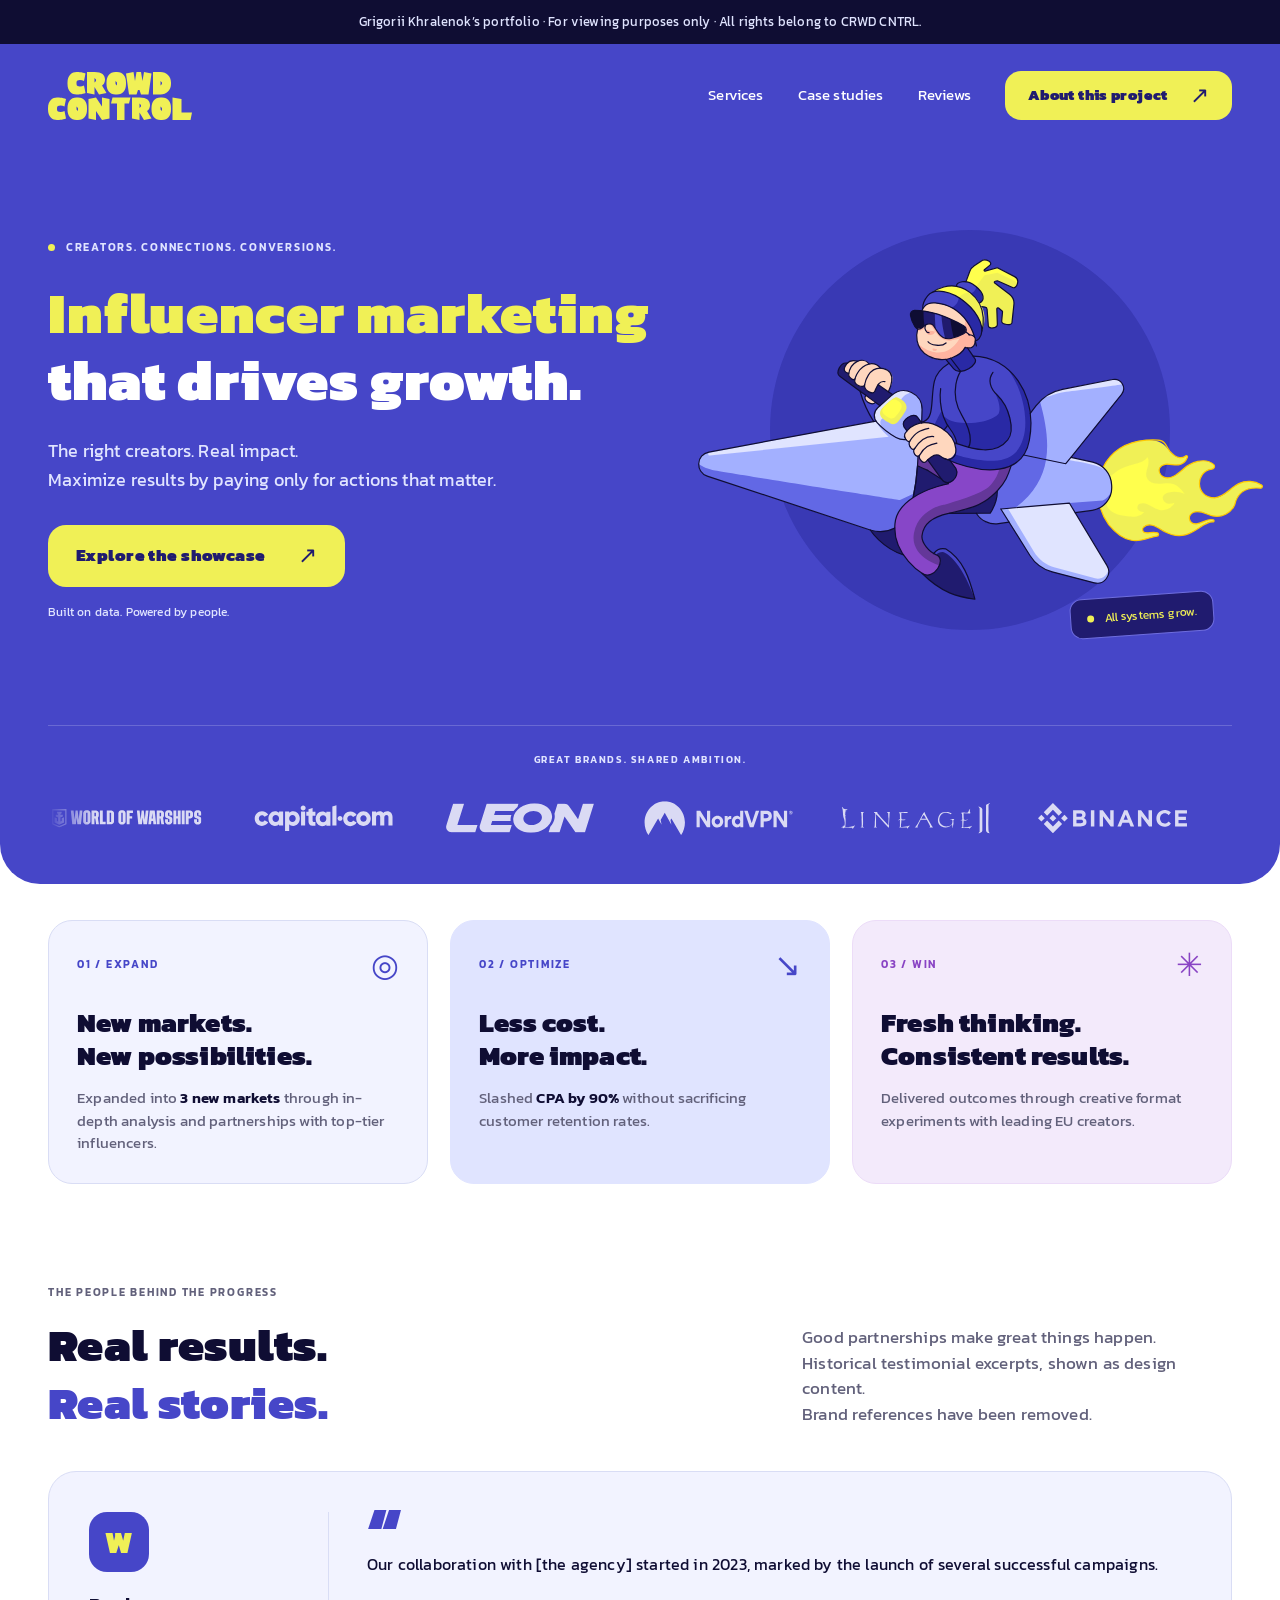
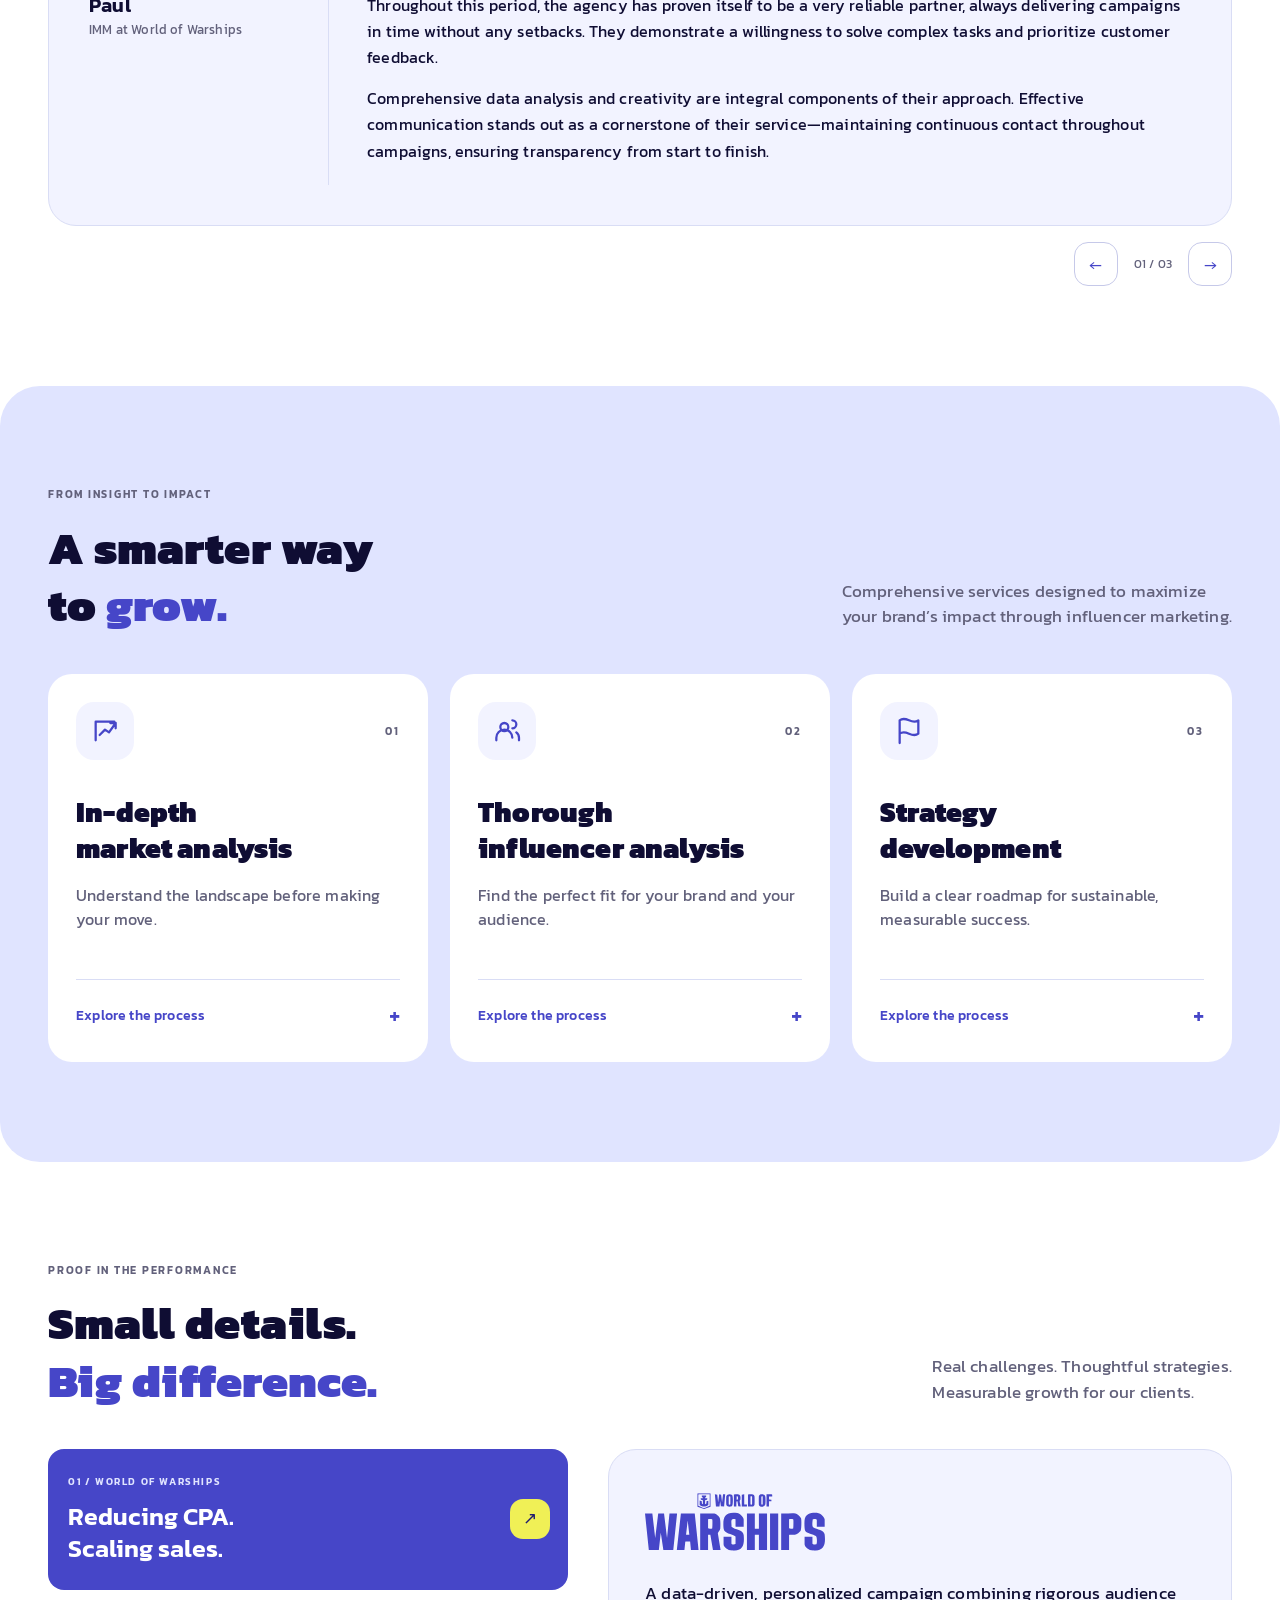
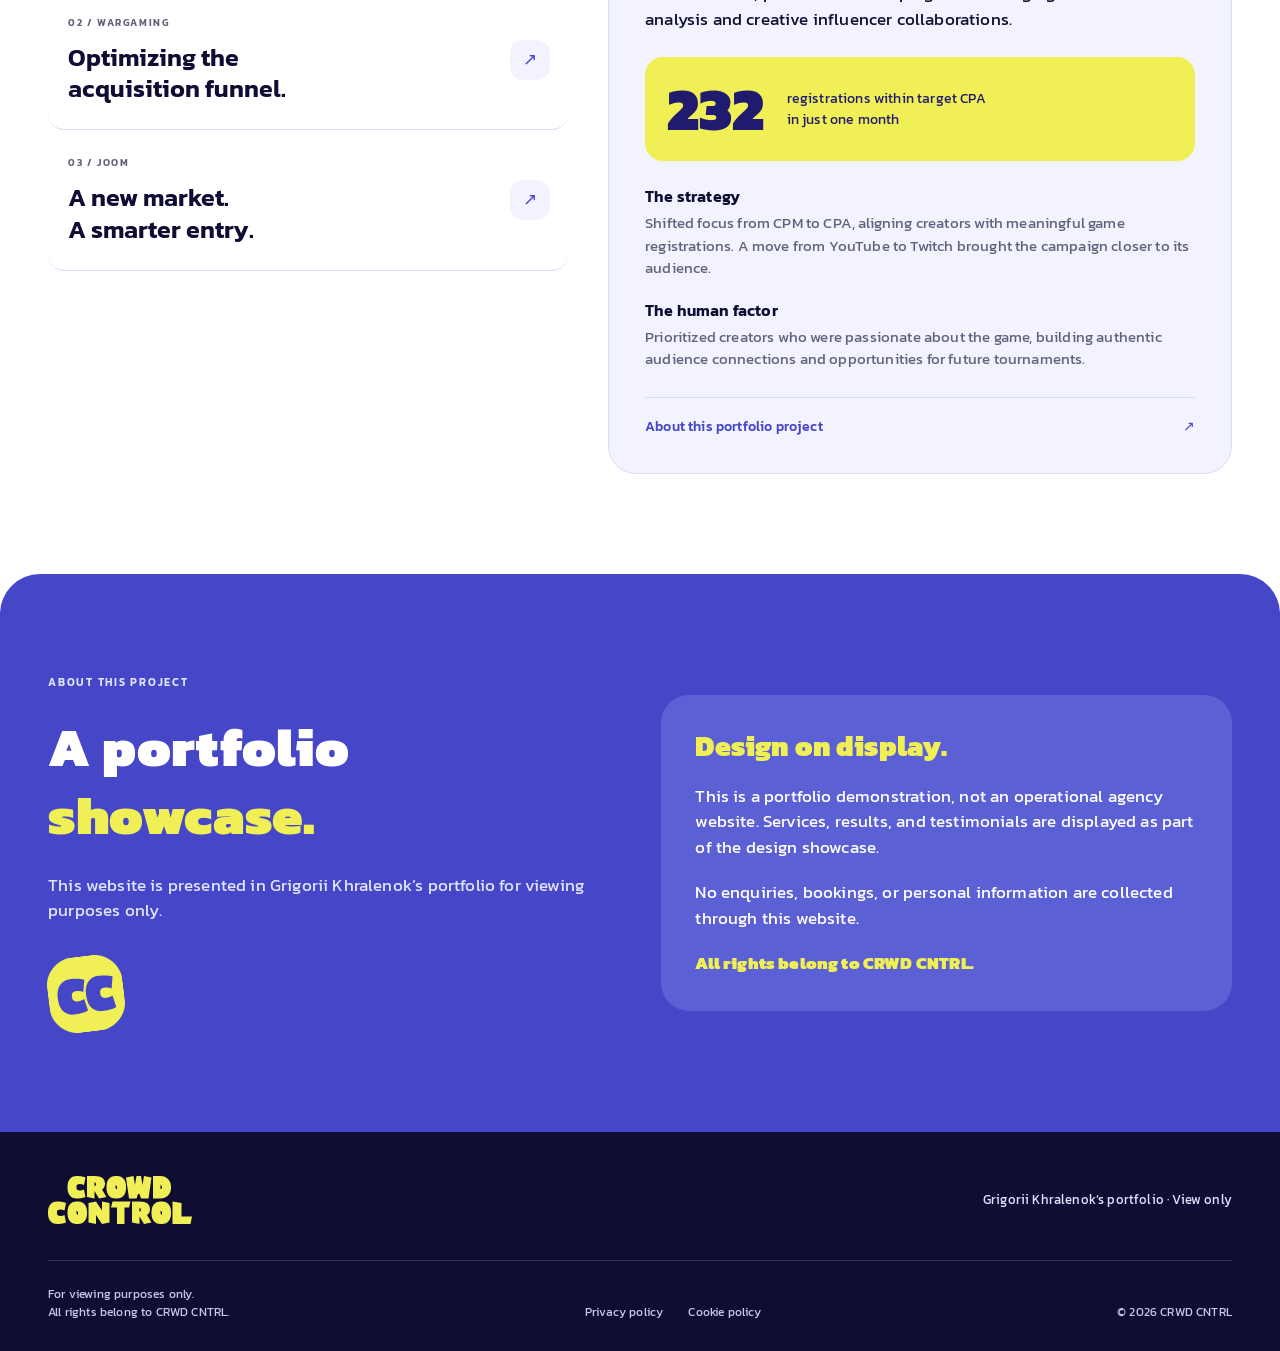
==== index.html @ dcde215a "Initial commit" ====
<!doctype html>
<html lang="en">
<head>
<meta charset="utf-8"><meta name="viewport" content="width=device-width, initial-scale=1">
<title>Crowd Control — Grigorii Khralenok’s portfolio</title>
<meta name="description" content="A view-only website showcase in Grigorii Khralenok’s portfolio. All rights belong to CRWD CNTRL.">
<meta name="theme-color" content="#4646C8"><meta property="og:title" content="Crowd Control — Grigorii Khralenok’s portfolio"><meta property="og:description" content="Portfolio showcase for viewing purposes only. All rights belong to CRWD CNTRL."><meta property="og:type" content="website"><meta property="og:site_name" content="Crowd Control"><meta name="twitter:card" content="summary_large_image"><meta property="og:image" content="assets/social-card.png">
<link rel="icon" href="assets/favicon.svg" type="image/svg+xml"><link rel="stylesheet" href="assets/fonts.css"><link rel="stylesheet" href="styles.css"><script src="script.js" defer></script>
<noscript><style>nav{display:flex;position:static;flex-wrap:wrap}.menu-toggle,.review-controls,.case-selector{display:none}.site-header{flex-wrap:wrap}.review-card[hidden],.case-panel[hidden]{display:grid!important}.review-stage,.cases-layout{display:grid;grid-template-columns:1fr;gap:24px}</style></noscript></head>
<body>
<a class="skip-link" href="#main">Skip to content</a>
<aside class="portfolio-notice">Grigorii Khralenok’s portfolio · For viewing purposes only · All rights belong to CRWD CNTRL.</aside><header class="site-header"><a class="wordmark" href="./" aria-label="Crowd Control home"><img src="assets/crowd-control-logo.svg" alt="Crowd Control" width="144" height="48"></a><button class="menu-toggle" aria-expanded="false" aria-controls="navigation">Menu <span>☰</span></button><nav id="navigation" aria-label="Main navigation"><a href="#services">Services</a><a href="#portfolio">Case studies</a><a href="#reviews">Reviews</a><a class="button small" href="#about-project">About this project <span>↗</span></a></nav></header>
<main id="main">
<section class="hero"><div class="container hero-grid"><div class="hero-copy"><p class="eyebrow"><span class="status-dot"></span> Creators. Connections. Conversions.</p><h1><em>Influencer marketing</em> that drives growth.</h1><p class="intro">The right creators. Real impact.<br> Maximize results by paying only for actions that matter.</p><a class="button" href="#about-project">Explore the showcase <span>↗</span></a><p class="hero-note">Built on data. Powered by people.</p></div><div class="hero-art"><div class="mascot-halo" aria-hidden="true"></div><img src="assets/crowd-control-mascot.svg" alt="The Crowd Control mascot flying a rocket" width="1879" height="1130" fetchpriority="high"><span class="art-label"><span class="status-dot"></span> All systems grow.</span></div></div>
<div class="container clients"><p class="eyebrow">Great brands. Shared ambition.</p><div class="logo-strip marquee"><div class="logo-track"><img src="assets/world-of-warships.svg" alt="World of Warships" width="145" height="44"><img src="assets/capital-com.svg" alt="Capital.com" width="145" height="44"><img src="assets/leon.svg" alt="Leon" width="105" height="44"><img src="assets/nord-vpn.svg" alt="NordVPN" width="140" height="44"><img src="assets/lineage-ii.svg" alt="Lineage II" width="130" height="44"><img src="assets/binance.svg" alt="Binance" width="140" height="44"></div><div class="logo-track" aria-hidden="true"><img src="assets/world-of-warships.svg" alt="" width="145" height="44"><img src="assets/capital-com.svg" alt="" width="145" height="44"><img src="assets/leon.svg" alt="" width="105" height="44"><img src="assets/nord-vpn.svg" alt="" width="140" height="44"><img src="assets/lineage-ii.svg" alt="" width="130" height="44"><img src="assets/binance.svg" alt="" width="140" height="44"></div></div></div></section>
<section class="results container" aria-label="Our results"><article><div class="card-top"><span class="eyebrow">01 / Expand</span><span class="line-icon">◎</span></div><h2>New markets.<br> New possibilities.</h2><p>Expanded into <strong>3 new markets</strong> through in-depth analysis and partnerships with top-tier influencers.</p></article><article><div class="card-top"><span class="eyebrow">02 / Optimize</span><span class="line-icon">↘</span></div><h2>Less cost.<br> More impact.</h2><p>Slashed <strong>CPA by 90%</strong> without sacrificing customer retention rates.</p></article><article><div class="card-top"><span class="eyebrow">03 / Win</span><span class="line-icon">✳</span></div><h2>Fresh thinking.<br> Consistent results.</h2><p>Delivered outcomes through creative format experiments with leading EU creators.</p></article></section>
<section id="reviews" class="section reviews"><div class="container"><div class="section-heading"><div><p class="eyebrow">The people behind the progress</p><h2>Real results.<br> <em>Real stories.</em></h2></div><p>Good partnerships make great things happen.<br> Historical testimonial excerpts, shown as design content.<br> Brand references have been removed.</p></div><div class="review-stage"><article class="review-card" data-review><div class="review-person"><div class="review-brand">W</div><strong>Paul</strong><span>IMM at World of Warships</span></div><div class="quote-area"><span class="quote-mark" aria-hidden="true">“</span><blockquote><p>Our collaboration with [the agency] started in 2023, marked by the launch of several successful campaigns.</p><p>Throughout this period, the agency has proven itself to be a very reliable partner, always delivering campaigns in time without any setbacks. They demonstrate a willingness to solve complex tasks and prioritize customer feedback.</p><p>Comprehensive data analysis and creativity are integral components of their approach. Effective communication stands out as a cornerstone of their service—maintaining continuous contact throughout campaigns, ensuring transparency from start to finish.</p></blockquote></div></article><article class="review-card" data-review hidden><div class="review-person"><div class="review-brand">L</div><strong>Liza</strong><span>IMM at LeonBet</span></div><div class="quote-area"><span class="quote-mark" aria-hidden="true">“</span><blockquote><p>We’ve been working with [the agency] since spring 2023, and the experience has been exceptional. Their structured and transparent approach ensures clear processes and no surprises in results.</p><p>The team consistently provides detailed analytics, requests relevant data, and offers fresh ideas for integrations and tests. Their dedication and attention to detail make them a very reliable partner.</p></blockquote></div></article><article class="review-card" data-review hidden><div class="review-person"><div class="review-brand">C</div><strong>Vicky</strong><span>IMM at capital.com</span></div><div class="quote-area"><span class="quote-mark" aria-hidden="true">“</span><blockquote><p>Working with [the agency’s] team has been a seamless experience. Their well-structured processes, user-friendly analytics, and precise timelines made collaboration effortless.</p><p>Despite our strict compliance requirements, all integrations were launched on time and achieved the promised predicted views. The team’s excellent coordination with influencers minimized risks and ensured smooth execution. Agency truly stands out as a reliable and professional partner</p></blockquote></div></article></div><div class="review-controls"><button id="review-prev" class="circle-button" aria-label="Previous review">←</button><span id="review-count" aria-live="polite">01 / 03</span><button id="review-next" class="circle-button" aria-label="Next review">→</button></div></div></section>
<section id="services" class="section services"><div class="container"><div class="section-heading"><div><p class="eyebrow">From insight to impact</p><h2>A smarter way<br> to <em>grow.</em></h2></div><p>Comprehensive services designed to maximize<br> your brand’s impact through influencer marketing.</p></div><div class="service-grid"><article class="service-card"><div class="card-top"><span class="service-icon"><svg viewBox="0 0 24 24" fill="none" stroke="currentColor" stroke-width="1.7" stroke-linecap="round" stroke-linejoin="round" aria-hidden="true"><path d="M5 19V5h14M8 15l4-4 3 2 5-7M16 6h4v4"/></svg></span><span class="eyebrow">01</span></div><h3>In-depth<br> market analysis</h3><p>Understand the landscape before making your move.</p><details name="services"><summary>Explore the process <span>+</span></summary><ul><li>Assess the volume and relevance of target influencers.</li><li>Analyze content trends and advertising integrations from the past 30 days.</li><li>Compare placement costs and prioritize creators by influence and ROI.</li></ul></details></article><article class="service-card"><div class="card-top"><span class="service-icon"><svg viewBox="0 0 24 24" fill="none" stroke="currentColor" stroke-width="1.7" stroke-linecap="round" stroke-linejoin="round" aria-hidden="true"><circle cx="10" cy="9" r="3"/><path d="M4 19v-2a6 6 0 0 1 12 0M16 4a3 3 0 0 1 0 6M19 13a5 5 0 0 1 2 4v2"/></svg></span><span class="eyebrow">02</span></div><h3>Thorough<br> influencer analysis</h3><p>Find the perfect fit for your brand and your audience.</p><details name="services"><summary>Explore the process <span>+</span></summary><ul><li>Match creators to your audience’s demographics and interests.</li><li>Collect pricing data and analyze video content in depth.</li><li>Collaborate on content plans that align with your product’s story.</li></ul></details></article><article class="service-card"><div class="card-top"><span class="service-icon"><svg viewBox="0 0 24 24" fill="none" stroke="currentColor" stroke-width="1.7" stroke-linecap="round" stroke-linejoin="round" aria-hidden="true"><path d="M5 21V4m0 0c5-4 9 4 14 0v10c-5 4-9-4-14 0"/></svg></span><span class="eyebrow">03</span></div><h3>Strategy<br> development</h3><p>Build a clear roadmap for sustainable, measurable success.</p><details name="services"><summary>Explore the process <span>+</span></summary><ul><li>Develop precise audience segmentation and communication strategies.</li><li>Tailor partnership terms to your unit economics: CPA, hybrid models, or performance incentives.</li><li>Create a step-by-step campaign execution plan.</li></ul></details></article></div></div></section>
<section id="portfolio" class="section cases"><div class="container"><div class="section-heading"><div><p class="eyebrow">Proof in the performance</p><h2>Small details.<br> <em>Big difference.</em></h2></div><p>Real challenges. Thoughtful strategies.<br> Measurable growth for our clients.</p></div><div class="cases-layout"><div class="case-selector" role="tablist" aria-label="Case studies" aria-orientation="vertical"><button class="case-tab active" id="case-tab-0" role="tab" aria-selected="true" aria-controls="case-panel-0" data-case="0"><span class="eyebrow">01 / World of Warships</span><span>Reducing CPA.<br> Scaling sales.</span><b>↗</b></button><button class="case-tab" id="case-tab-1" role="tab" aria-selected="false" aria-controls="case-panel-1" tabindex="-1" data-case="1"><span class="eyebrow">02 / Wargaming</span><span>Optimizing the<br> acquisition funnel.</span><b>↗</b></button><button class="case-tab" id="case-tab-2" role="tab" aria-selected="false" aria-controls="case-panel-2" tabindex="-1" data-case="2"><span class="eyebrow">03 / Joom</span><span>A new market.<br> A smarter entry.</span><b>↗</b></button></div><article id="case-panel-0" class="case-panel" role="tabpanel" aria-labelledby="case-tab-0" tabindex="0"><img class="case-logo" src="assets/world-of-warships-fu.svg" alt="World of Warships" width="180" height="70"><div class="case-content"><p class="case-lead">A data-driven, personalized campaign combining rigorous audience analysis and creative influencer collaborations.</p><div class="case-stat"><strong>232</strong><span>registrations within target CPA<br> in just one month</span></div><h3>The strategy</h3><p>Shifted focus from CPM to CPA, aligning creators with meaningful game registrations. A move from YouTube to Twitch brought the campaign closer to its audience.</p><h3>The human factor</h3><p>Prioritized creators who were passionate about the game, building authentic audience connections and opportunities for future tournaments.</p></div><a class="text-link" href="#about-project">About this portfolio project <span>↗</span></a></article><article id="case-panel-1" class="case-panel" role="tabpanel" aria-labelledby="case-tab-1" tabindex="0" hidden><img class="case-logo" src="assets/wargaming-full.svg" alt="Wargaming" width="180" height="70"><div class="case-content"><p class="case-lead">Comprehensive growth hypothesis testing, from communication style to landing page optimization, with a focus on gamification.</p><h3>A/B testing</h3><p>Iterated advertising integration concepts and registration page elements to optimize conversion rates.</p><h3>Gamification</h3><p>Introduced competition mechanics, community engagement, and measurable goals for influencers, including creators with active Discord communities.</p><h3>Community activation</h3><p>Developed prize giveaways and progress bars to drive sustained community engagement.</p></div><a class="text-link" href="#about-project">About this portfolio project <span>↗</span></a></article><article id="case-panel-2" class="case-panel" role="tabpanel" aria-labelledby="case-tab-2" tabindex="0" hidden><img class="case-logo" src="assets/joom-full.svg" alt="Joom" width="180" height="70"><div class="case-content"><p class="case-lead">Advanced analytics and strategic insights to identify and engage influencers for the Mercado Livre market.</p><h3>Semantic search</h3><p>Identified influencers discussing sales on Mercado Livre through their bios and video descriptions.</p><h3>Content matching</h3><p>Evaluated video topics, calculated thematic relevance, and prioritized influencers based on pricing and engagement.</p><h3>Sentiment analysis</h3><p>Analyzed audience comments to refine influencer recommendations.</p><h3>Custom content strategy</h3><p>Tailored approaches to each creator’s niche, from affiliate marketing to motivational content and common market pain points.</p></div><a class="text-link" href="#about-project">About this portfolio project <span>↗</span></a></article></div></div></section>
<section id="about-project" class="contact section"><div class="container contact-grid"><div class="contact-copy"><p class="eyebrow">About this project</p><h2>A portfolio<br> <em>showcase.</em></h2><p>This website is presented in Grigorii Khralenok’s portfolio for viewing purposes only.</p><img class="contact-mark" src="assets/favicon.svg" alt="" width="80" height="80"></div><div class="project-disclosure"><h3>Design on display.</h3><p>This is a portfolio demonstration, not an operational agency website. Services, results, and testimonials are displayed as part of the design showcase.</p><p>No enquiries, bookings, or personal information are collected through this website.</p><p><strong>All rights belong to CRWD CNTRL.</strong></p></div></div></section>
</main>
<footer><div class="container"><div class="footer-top"><a class="wordmark" href="./"><img src="assets/crowd-control-logo.svg" alt="Crowd Control" width="144" height="48"></a><p>Grigorii Khralenok’s portfolio · View only</p></div><div class="footer-bottom"><p>For viewing purposes only.<br>All rights belong to CRWD CNTRL.</p><div><a href="privacy-policy/">Privacy policy</a><a href="cookie-policy/">Cookie policy</a></div><p>© <span id="year">2026</span> CRWD CNTRL</p></div></div></footer>
</body></html>
---- assets/fonts.css ----
@font-face {
  font-family: 'Kanit';
  font-style: normal;
  font-weight: 300;
  font-display: swap;
  src: url(./font-0.ttf) format('truetype');
}
@font-face {
  font-family: 'Kanit';
  font-style: normal;
  font-weight: 400;
  font-display: swap;
  src: url(./font-1.ttf) format('truetype');
}
@font-face {
  font-family: 'Kanit';
  font-style: normal;
  font-weight: 500;
  font-display: swap;
  src: url(./font-2.ttf) format('truetype');
}
@font-face {
  font-family: 'Kanit';
  font-style: normal;
  font-weight: 600;
  font-display: swap;
  src: url(./font-3.ttf) format('truetype');
}
@font-face {
  font-family: 'Kanit';
  font-style: normal;
  font-weight: 900;
  font-display: swap;
  src: url(./kanit-black.ttf) format('truetype');
}
---- styles.css ----
:root {
  --accent: #f0f056;
  --brand: #4646c8;
  --brand-dark: #201b6f;
  --ink: #0f0d33;
  --muted: #62617b;
  --paper: #ffffff;
  --wash: #f2f3ff;
  --lavender: #e0e4ff;
  --line: #d9ddf5;
  --purple: #8944c4;
  --on-brand: #e0e4ff;
  --surface-brand: #5c60d5;
}

* { box-sizing: border-box; }
html { scroll-behavior: smooth; scroll-padding-top: 32px; }
body { margin: 0; background: var(--paper); color: var(--ink); font: 400 17px/1.5 'Kanit', Arial, sans-serif; letter-spacing: .01em; }
a { color: inherit; text-decoration: none; }
button, input, textarea { font: inherit; }
button, a, input, textarea, summary { -webkit-tap-highlight-color: transparent; }
button, summary { cursor: pointer; }
button { color: inherit; }
a:focus-visible, button:focus-visible, input:focus-visible, textarea:focus-visible, summary:focus-visible, [tabindex]:focus-visible { outline: 3px solid var(--brand); outline-offset: 5px; }
.site-header :focus-visible, .hero :focus-visible, .contact :focus-visible, footer :focus-visible { outline-color: var(--accent); }
img { max-width: 100%; display: block; }
h1, h2, h3, p { margin: 0; }
h1, h2, h3 { font-weight: 900; line-height: 1.25; }
em { color: var(--brand); font-style: normal; }
.container { width: min(1200px, calc(100% - 96px)); margin: auto; }
.section { padding: 100px 0; }
.eyebrow { font-size: 11px; font-weight: 600; text-transform: uppercase; letter-spacing: .16em; }
.site-header { min-height: 104px; display: flex; align-items: center; justify-content: space-between; gap: 24px; padding: 24px 48px; color: white; background: var(--brand); }
.wordmark { display: inline-flex; flex-shrink: 0; }
.wordmark img { width: 144px; height: 48px; }
nav { display: flex; align-items: center; gap: 34px; font-size: 15px; }
nav > a:not(.button):hover { color: var(--accent); }
.button { display: inline-flex; align-items: center; justify-content: space-between; gap: 32px; background: var(--accent); color: var(--brand-dark); padding: 16px 26px; border: 2px solid transparent; border-radius: 18px; font-size: 17px; font-weight: 900; letter-spacing: .025em; transition: background .2s, transform .2s; }
.button:hover { background: #dcdc49; transform: translateY(-2px); }
.button:active { background: #ffff4d; transform: translateY(0); }
.button span { font-size: 23px; font-weight: 500; line-height: 1; }
.button.small { padding: 11px 21px; gap: 22px; font-size: 15px; border-radius: 16px; }
.menu-toggle { display: none; }
.hero { background: var(--brand); color: white; padding: 52px 0 38px; border-radius: 0 0 40px 40px; overflow: hidden; }
.hero-grid { display: grid; grid-template-columns: 1.2fr 1fr; align-items: center; gap: 32px; min-height: 460px; }
.hero-copy { position: relative; z-index: 1; }
.hero .eyebrow { color: var(--on-brand); }
.status-dot { display: inline-block; width: 7px; height: 7px; background: var(--accent); border-radius: 50%; margin-right: 7px; }
.hero h1 { font-size: clamp(44px, 4.45vw, 64px); line-height: 1.18; letter-spacing: .015em; margin: 24px 0; max-width: 700px; }
.hero h1 em { color: var(--accent); display: block; }
.intro { font-size: 18px; line-height: 1.6; color: var(--on-brand); margin: 0 0 30px; max-width: 520px; }
.hero-note { font-size: 12px; color: var(--on-brand); margin-top: 16px; }
.hero-art { position: relative; isolation: isolate; min-width: 0; display: grid; align-items: center; height: 430px; }
.mascot-halo { position: absolute; width: 400px; max-width: 100%; aspect-ratio: 1; border-radius: 50%; background: #3939b4; justify-self: center; z-index: -1; }
.hero-art > img { position: relative; width: 108%; max-width: none; height: auto; margin-left: -2%; }
.art-label { position: absolute; bottom: 10px; right: 18px; background: var(--brand-dark); color: var(--accent); padding: 10px 16px; border: 1px solid #6e6dde; border-radius: 12px; font-size: 12px; transform: rotate(-4deg); }
.clients { margin-top: 65px; padding-top: 26px; border-top: 1px solid #ffffff30; }
.clients > .eyebrow { text-align: center; font-size: 10px; }
.logo-strip { display: flex; justify-content: space-between; align-items: center; gap: 34px; margin-top: 25px; }
.logo-strip img { object-fit: contain; max-width: 14%; height: 38px; filter: brightness(0) invert(1); opacity: .8; }
.results { display: grid; grid-template-columns: repeat(3, minmax(0, 1fr)); gap: 22px; margin-top: 36px; }
.results article { background: var(--wash); border: 1px solid var(--line); border-radius: 24px; padding: 28px; }
.results article:nth-child(2) { background: var(--lavender); border-color: var(--lavender); }
.results article:nth-child(3) { background: #f3eafb; border-color: #ecdcf8; }
.card-top { display: flex; align-items: center; justify-content: space-between; gap: 16px; }
.results .eyebrow { color: var(--brand); }
.line-icon { font-size: 32px; color: var(--brand); line-height: 1; }
.results article:nth-child(3) .line-icon, .results article:nth-child(3) .eyebrow { color: var(--purple); }
.results h2 { font-size: 27px; margin: 25px 0 14px; line-height: 1.25; }
.results p { color: var(--muted); font-size: 15px; }
.results strong { color: var(--ink); font-weight: 600; }
.section-heading { display: flex; align-items: flex-end; justify-content: space-between; gap: 40px; margin-bottom: 40px; }
.section-heading .eyebrow { margin-bottom: 16px; color: var(--muted); }
.section-heading h2, .contact h2 { font-size: clamp(38px, 3.6vw, 48px); line-height: 1.25; letter-spacing: .01em; }
.section-heading > p { font-size: 17px; color: var(--muted); max-width: 430px; padding-bottom: 4px; }
.review-card { background: var(--wash); border: 1px solid var(--line); border-radius: 28px; display: grid; grid-template-columns: 240px 1fr; padding: 40px; gap: 38px; min-height: 355px; }
.review-person { display: flex; flex-direction: column; border-right: 1px solid var(--line); padding-right: 30px; }
.review-brand { width: 60px; height: 60px; border-radius: 18px; background: var(--brand); color: var(--accent); display: grid; place-items: center; font-weight: 900; font-size: 30px; margin-bottom: 18px; }
.review-person > strong { font-weight: 600; font-size: 20px; }
.review-person > span { font-size: 13px; color: var(--muted); }
.review-controls { display: flex; align-items: center; gap: 16px; margin-top: auto; padding-top: 25px; }
.review-controls > span { font-size: 12px; color: var(--muted); white-space: nowrap; }
.circle-button { display: grid; place-items: center; background: white; border: 1px solid #c6c9e9; border-radius: 14px; height: 44px; width: 44px; line-height: 1; color: var(--brand); }
.circle-button:hover { background: var(--brand); border-color: var(--brand); color: var(--accent); }
.quote-area { position: relative; padding-top: 24px; }
.quote-mark { font-size: 74px; font-weight: 900; color: var(--brand); line-height: 1; position: absolute; top: -16px; left: 0; }
blockquote { margin: 15px 0 0; font-size: 16px; line-height: 1.65; }
blockquote p + p { margin-top: 14px; }
.services { background: var(--lavender); border-radius: 40px; }
.service-grid { display: grid; grid-template-columns: repeat(3, minmax(0, 1fr)); gap: 22px; }
.service-card { background: var(--paper); border-radius: 24px; padding: 28px; align-self: start; min-width: 0; }
.service-card .card-top > .eyebrow { color: var(--muted); }
.service-icon { display: grid; place-items: center; width: 58px; height: 58px; background: var(--wash); border-radius: 18px; color: var(--brand); }
.service-icon svg { width: 32px; height: 32px; }
.service-card h3 { font-size: 28px; margin: 34px 0 16px; line-height: 1.3; }
.service-card > p { font-size: 16px; color: var(--muted); min-height: 72px; }
details { margin-top: 24px; border-top: 1px solid var(--line); font-size: 14px; }
summary { list-style: none; display: flex; justify-content: space-between; align-items: center; padding-top: 18px; font-weight: 500; color: var(--brand); }
summary::-webkit-details-marker { display: none; }
summary > span { font-size: 24px; }
details[open] summary > span { transform: rotate(45deg); }
details ul { padding-left: 18px; color: var(--muted); }
details li + li { margin-top: 10px; }
.cases-layout { display: grid; grid-template-columns: 1fr 1.2fr; gap: 40px; }
.case-selector { display: flex; flex-direction: column; min-width: 0; }
.case-tab { background: transparent; border: 0; border-bottom: 1px solid var(--line); padding: 25px 60px 25px 20px; text-align: left; position: relative; border-radius: 16px; transition: background .2s; }
.case-tab:hover { background: var(--wash); }
.case-tab > .eyebrow { display: block; color: var(--muted); margin-bottom: 12px; font-size: 10px; }
.case-tab > span:nth-child(2) { font-size: 25px; font-weight: 600; line-height: 1.25; display: block; }
.case-tab > b { position: absolute; right: 18px; top: calc(50% - 20px); display: grid; place-items: center; width: 40px; height: 40px; background: var(--wash); border-radius: 13px; font-weight: 400; color: var(--brand); }
.case-tab.active { background: var(--brand); color: white; border-color: transparent; }
.case-tab.active > .eyebrow { color: var(--on-brand); }
.case-tab.active > b { background: var(--accent); color: var(--brand-dark); }
.case-panel { background: var(--wash); border: 1px solid var(--line); border-radius: 28px; padding: 36px; min-height: 560px; min-width: 0; }
.case-panel > img { object-fit: contain; object-position: left; margin-bottom: 25px; }
.case-lead { font-size: 17px; }
.case-stat { display: flex; gap: 22px; align-items: center; margin: 25px 0; padding: 22px; border-radius: 18px; background: var(--accent); color: var(--brand-dark); }
.case-stat strong { font-size: 60px; font-weight: 900; line-height: 1; }
.case-stat span { font-size: 14px; }
.case-panel h3 { font-size: 16px; font-weight: 600; margin: 20px 0 6px; }
.case-panel h3 + p { color: var(--muted); font-size: 15px; }
.text-link { display: flex; justify-content: space-between; gap: 16px; border-top: 1px solid var(--line); padding-top: 18px; margin-top: 26px; font-weight: 500; font-size: 14px; color: var(--brand); }
.text-link:hover { text-decoration: underline; }
.contact { background: var(--brand); color: white; border-radius: 40px 40px 0 0; }
.contact-grid { display: grid; grid-template-columns: 1fr 1.05fr; gap: 70px; align-items: center; }
.contact-grid > * { min-width: 0; }
.contact h2 { margin: 24px 0; font-size: clamp(40px, 4.2vw, 58px); }
.contact h2 em { color: var(--accent); }
.contact-copy > .eyebrow, .contact-copy > p { color: var(--on-brand); }
.contact-mark { width: 76px; height: 76px; margin-top: 32px; transform: rotate(-7deg); }
.email-link { display: inline-block; margin-top: 24px; font-size: 16px; border-bottom: 1px solid var(--accent); overflow-wrap: anywhere; }
form { display: flex; flex-direction: column; padding: 34px; background: var(--surface-brand); border-radius: 28px; }
form h3 { color: var(--accent); font-size: 28px; margin-bottom: 10px; }
.form-intro { color: white; font-size: 14px; margin-bottom: 26px; }
label { font-size: 14px; margin-bottom: 7px; }
label > span { color: var(--accent); }
label .optional { color: white; font-weight: 300; }
input, textarea { width: 100%; border: 1px solid transparent; background: var(--brand); border-radius: 13px; padding: 13px 15px; color: white; margin-bottom: 18px; font-size: 16px; }
input::placeholder, textarea::placeholder { color: #d3d5ff; opacity: 1; }
textarea { resize: vertical; min-height: 90px; }
form > .button { margin-top: 4px; }
.form-note { font-size: 12px; color: white; margin-top: 15px; }
.form-note a { text-decoration: underline; text-underline-offset: 3px; }
#form-status { font-size: 14px; margin-top: 10px; }
#form-status:empty { display: none; }
footer { background: var(--ink); color: var(--paper); padding: 44px 0 30px; }
.footer-top { display: flex; justify-content: space-between; align-items: center; gap: 24px; padding-bottom: 36px; }
.linkedin { font-size: 14px; }
.linkedin > span { display: inline-block; margin-left: 15px; color: var(--accent); font-weight: 600; }
.footer-bottom { border-top: 1px solid #ffffff25; padding-top: 24px; display: flex; justify-content: space-between; align-items: flex-end; gap: 20px; font-size: 12px; color: #c6c9eb; }
.footer-bottom > div { display: flex; gap: 25px; }
.footer-bottom a:hover { color: var(--accent); }
.skip-link { position: fixed; top: -100px; left: 16px; background: var(--ink); color: white; padding: 12px; z-index: 10; }
.skip-link:focus { top: 10px; outline-color: var(--accent); }
.policy { max-width: 800px; margin: 70px auto; padding: 0 28px; }
.policy h1 { font-size: 48px; color: var(--brand); margin-bottom: 20px; }
.policy h2 { font-size: 26px; margin: 30px 0 12px; }
.policy p { margin: 14px 0; }
.policy a { color: var(--brand); text-decoration: underline; overflow-wrap: anywhere; }

@media (min-width: 1600px) {
  .hero { padding-top: 70px; }
  .hero-grid { min-height: 500px; }
}
@media (max-width: 1100px) {
  .container { width: calc(100% - 56px); }
  .site-header { padding-right: 28px; padding-left: 28px; }
  nav { gap: 22px; }
  .hero h1 { font-size: 52px; }
  .hero-art { height: 370px; }
  .mascot-halo { width: 340px; }
  .results article, .service-card { padding: 24px; }
  .results h2 { font-size: 25px; }
  .section { padding: 75px 0; }
  .service-card h3 { font-size: 25px; }
  .service-card > p { min-height: 96px; }
  .contact-grid { gap: 36px; }
  .cases-layout { gap: 26px; }
  .case-panel { padding: 28px; }
  .review-card { grid-template-columns: 210px 1fr; gap: 28px; padding: 30px; }
  form { padding: 28px; }
}
@media (max-width: 800px) {
  .hero h1 { font-size: 44px; }
  .hero-art { height: 320px; }
  .mascot-halo { width: 280px; }
  .hero-grid { grid-template-columns: 1.25fr 1fr; min-height: 380px; }
  .hero { padding-top: 30px; }
  .results { gap: 14px; }
  .results article { padding: 20px; }
  .results h2 { font-size: 22px; }
  .service-grid { gap: 14px; }
  .service-card { padding: 20px; }
  .service-card h3 { font-size: 21px; }
  .service-card > p { font-size: 15px; }
  summary { font-size: 12px; }
  .contact-grid { gap: 26px; }
  .contact h2 { font-size: 40px; }
  .case-stat { padding: 18px; gap: 16px; }
  .case-stat strong { font-size: 48px; }
  .case-stat span { font-size: 12px; }
}
@media (max-width: 700px) {
  html { scroll-padding-top: 24px; }
  .container { width: calc(100% - 40px); }
  .site-header { min-height: 84px; padding: 20px; position: relative; z-index: 5; }
  .wordmark img { width: 126px; height: 42px; }
  .menu-toggle { display: flex; gap: 13px; align-items: center; background: transparent; color: white; border: 1px solid #a3b0ff; border-radius: 12px; padding: 9px 13px; font-size: 14px; }
  nav { display: none; position: absolute; top: 100%; left: 0; right: 0; background: var(--brand-dark); padding: 24px; box-shadow: 0 12px 20px #0f0d3320; align-items: stretch; gap: 20px; }
  nav.open { display: flex; flex-direction: column; }
  nav > a:not(.button) { padding: 6px 0; }
  .hero { padding: 28px 0; border-radius: 0 0 28px 28px; }
  .hero-grid { grid-template-columns: 1fr; }
  .hero .eyebrow { font-size: 9px; letter-spacing: .12em; }
  .hero h1 { font-size: clamp(36px, 8.8vw, 52px); line-height: 1.2; margin: 22px 0; }
  .intro { font-size: 16px; }
  .hero-art { max-width: 430px; width: 100%; margin: 22px auto 0; height: 300px; }
  .hero-art > img { width: 108%; margin-left: -4%; }
  .mascot-halo { width: 280px; }
  .art-label { bottom: 0; right: 8px; font-size: 10px; }
  .clients { margin-top: 34px; padding-top: 22px; }
  .logo-strip { display: grid; grid-template-columns: repeat(3, minmax(0, 1fr)); gap: 22px; }
  .logo-strip img { max-width: 100%; width: 100%; height: 28px; }
  .results { grid-template-columns: 1fr; gap: 14px; margin-top: 24px; }
  .results article { padding: 24px; }
  .results h2 { font-size: 26px; margin-top: 18px; }
  .results h2 br { display: none; }
  .results p { max-width: 440px; }
  .section { padding: 64px 0; }
  .section-heading { display: block; margin-bottom: 28px; }
  .section-heading > p { margin-top: 22px; font-size: 16px; }
  .section-heading > p br { display: none; }
  .section-heading h2 { font-size: 38px; }
  .eyebrow { font-size: 10px; letter-spacing: .14em; }
  .review-card { display: block; padding: 26px; min-height: 0; }
  .review-person { display: grid; grid-template-columns: 50px 1fr; column-gap: 14px; border-right: 0; border-bottom: 1px solid var(--line); padding: 0 0 24px; }
  .review-brand { grid-row: 1/3; width: 48px; height: 48px; margin: 0; }
  .review-person > strong { font-size: 18px; }
  .review-controls { grid-column: 1/3; justify-content: flex-end; padding-top: 18px; }
  .quote-area { margin-top: 24px; }
  blockquote { font-size: 15px; }
  .services { border-radius: 28px; }
  .service-grid { grid-template-columns: 1fr; gap: 16px; }
  .service-card { padding: 26px; }
  .service-card h3 { margin-top: 25px; font-size: 28px; }
  .service-card h3 br { display: none; }
  .service-card > p { min-height: 0; font-size: 16px; }
  summary { font-size: 14px; }
  .cases-layout { grid-template-columns: 1fr; gap: 24px; }
  .case-tab { padding: 22px 65px 22px 18px; }
  .case-tab > span:nth-child(2) { font-size: 23px; }
  .case-tab > span:nth-child(2) br { display: none; }
  .case-panel { min-height: 0; padding: 26px; }
  .case-stat { padding: 20px; }
  .case-stat strong { font-size: 54px; }
  .case-stat span { font-size: 13px; }
  .contact { border-radius: 28px 28px 0 0; }
  .contact-grid { grid-template-columns: 1fr; gap: 35px; }
  .contact h2 { font-size: 43px; }
  .contact-mark { width: 60px; height: 60px; margin-top: 24px; }
  .email-link { margin-top: 20px; }
  form { padding: 26px; }
  .footer-top { padding-bottom: 26px; }
  .linkedin { font-size: 12px; }
  .linkedin > span { margin-left: 5px; }
  .footer-bottom { flex-wrap: wrap; align-items: flex-start; }
  .footer-bottom > p:first-child { width: 100%; }
  .footer-bottom > div { gap: 18px; }
  .policy { margin-top: 44px; padding: 0 20px; }
  .policy h1 { font-size: 38px; }
}
@media (max-width: 370px) {
  .hero h1 { font-size: 35px; }
  .hero-art { height: 260px; }
  .mascot-halo { width: 245px; }
  .service-card h3 { font-size: 25px; }
  .contact h2, .section-heading h2 { font-size: 34px; }
  .case-panel, form { padding: 22px; }
  .case-stat { gap: 12px; padding: 16px; }
  .case-stat strong { font-size: 44px; }
  .case-stat span { font-size: 12px; }
  form > .button { padding: 14px 16px; gap: 12px; font-size: 15px; }
  .footer-top { flex-wrap: wrap; }
}
/* Motion stays decorative: content works without JavaScript or animation. */
.hero-copy .status-dot { animation: beacon 2.4s ease-in-out infinite; }
.hero-art > img { transform-origin: 50% 55%; animation: mascot-float 7s ease-in-out infinite; }
.logo-strip.marquee { display: flex; justify-content: flex-start; gap: 0; overflow: hidden; padding: 8px 0; mask-image: linear-gradient(to right, transparent, black 4%, black 96%, transparent); }
.logo-track { display: flex; align-items: center; justify-content: space-around; gap: 40px; flex: 0 0 auto; min-width: 100%; padding-right: 40px; animation: partners-scroll 30s linear infinite; }
.logo-track img { width: 150px; max-width: none; flex-shrink: 0; }
.logo-strip:hover .logo-track, .clients:focus-within .logo-track { animation-play-state: paused; }
.service-card, .review-card { overflow: hidden; }
summary > span { transition: transform .3s ease; }
.results article { transition: box-shadow .25s ease; }
.results article:hover { box-shadow: 0 12px 28px #201b6f12; }
@keyframes beacon { 0%, 100% { opacity: 1; } 50% { opacity: .25; } }
@keyframes mascot-float {
  0%, 100% { transform: translateY(0) rotate(-1deg) scale(1); }
  50% { transform: translateY(-12px) rotate(1.5deg) scale(1.025); }
}
@keyframes partners-scroll { to { transform: translateX(-100%); } }
@media (max-width: 700px) {
  .logo-track { gap: 28px; padding-right: 28px; }
  .logo-track img { width: 120px; }
}
/* Native disclosure grouping and progressive CSS size interpolation. */
[hidden] { display: none !important; }
.review-controls { justify-content: flex-end; margin-top: 16px; padding-top: 0; }
.review-card:not([hidden]) .quote-area,
.review-card:not([hidden]) .review-person,
.case-panel:not([hidden]) .case-content { animation: content-enter .4s ease-out; }
@keyframes content-enter {
  from { opacity: 0; transform: translateY(10px); }
  to { opacity: 1; transform: translateY(0); }
}
@supports (interpolate-size: allow-keywords) {
  .service-card details { interpolate-size: allow-keywords; }
  .service-card details::details-content {
    block-size: 0;
    overflow: clip;
    opacity: 0;
    transition: block-size .42s ease, opacity .3s ease, content-visibility .42s allow-discrete;
  }
  .service-card details[open]::details-content { block-size: auto; opacity: 1; }
}
/* Unsupported browsers retain visible cards without a JS polyfill. */
@supports (animation-timeline: view()) {
  .results article {
    animation: card-enter linear both;
    animation-timeline: view();
    animation-range: entry 0% entry 85%;
  }
  .results article:nth-child(2) { animation-range: entry 10% entry 95%; }
  .results article:nth-child(3) { animation-range: entry 20% entry 100%; }
}
@keyframes card-enter {
  from { opacity: 0; transform: translateY(-32px); }
  to { opacity: 1; transform: translateY(0); }
}
@media (prefers-reduced-motion: reduce) {
  html { scroll-behavior: auto; }
  .logo-track[aria-hidden="true"] { display: none; }
  .logo-strip.marquee { mask-image: none; }
  .logo-track { flex: 1; min-width: 0; display: grid; grid-template-columns: repeat(3, minmax(0, 1fr)); gap: 24px; padding: 0; }
  .logo-track img { width: 100%; max-width: 150px; justify-self: center; }
  *, *::before, *::after { transition: none !important; animation: none !important; }
}

.portfolio-notice { padding: 12px 24px; text-align: center; background: var(--ink); color: var(--on-brand); font-size: 13px; }
.project-disclosure { background: var(--surface-brand); padding: 34px; border-radius: 28px; }
.project-disclosure h3 { color: var(--accent); font-size: 28px; margin-bottom: 20px; }
.project-disclosure p + p { margin-top: 20px; }
.project-disclosure strong { color: var(--accent); }
.footer-top > p { font-size: 13px; color: var(--on-brand); }
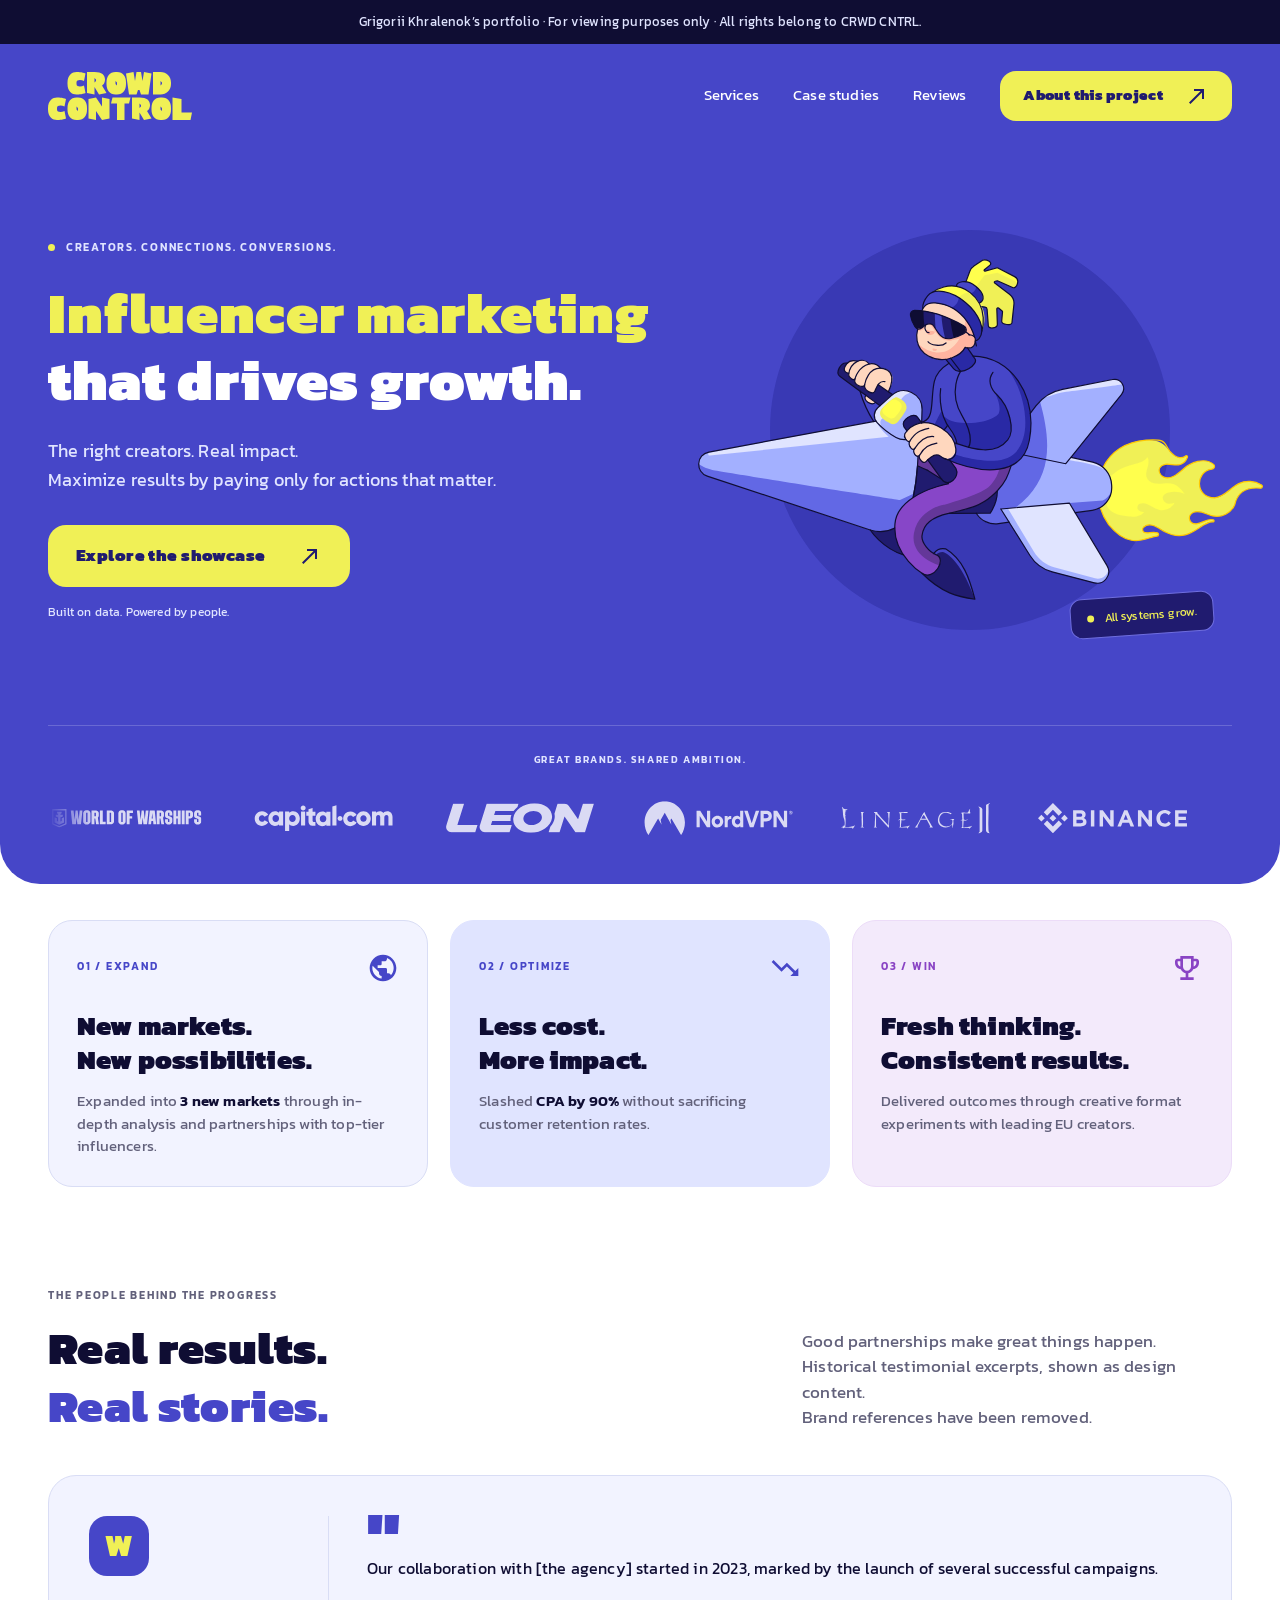
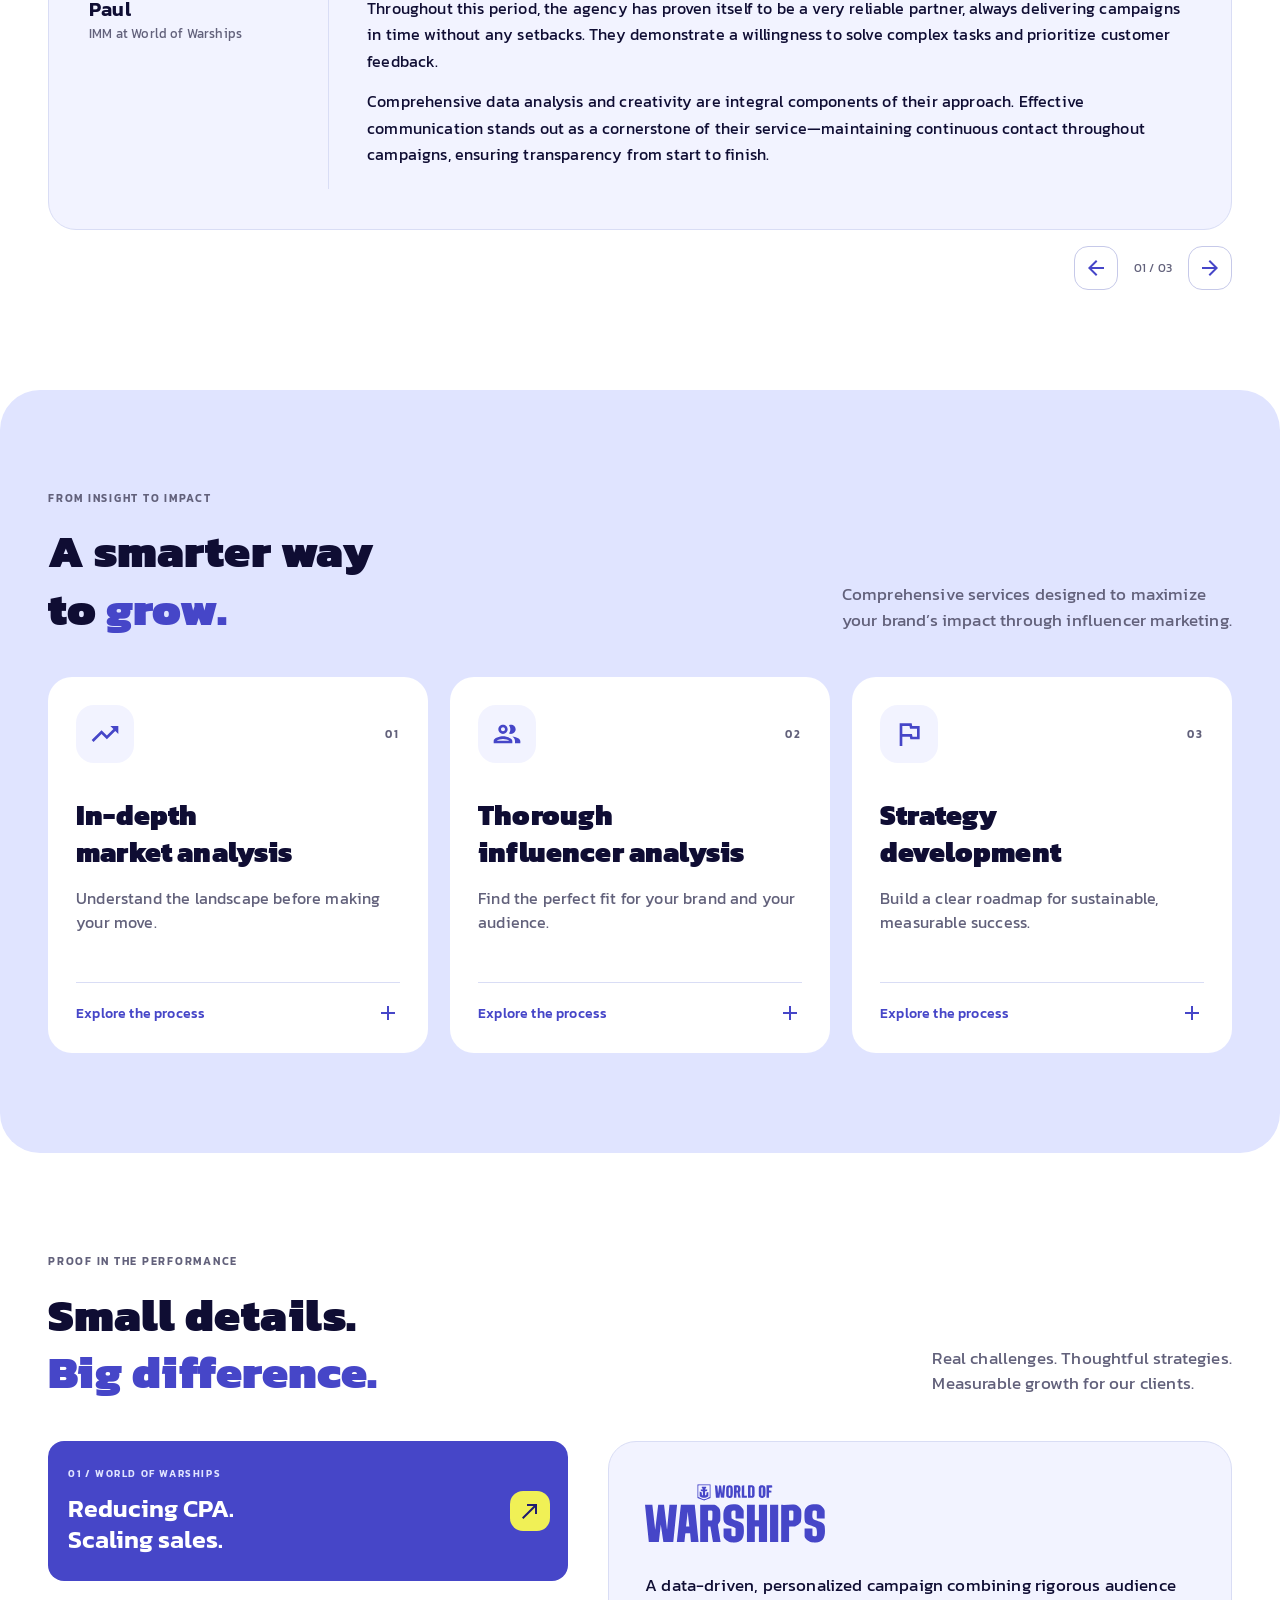
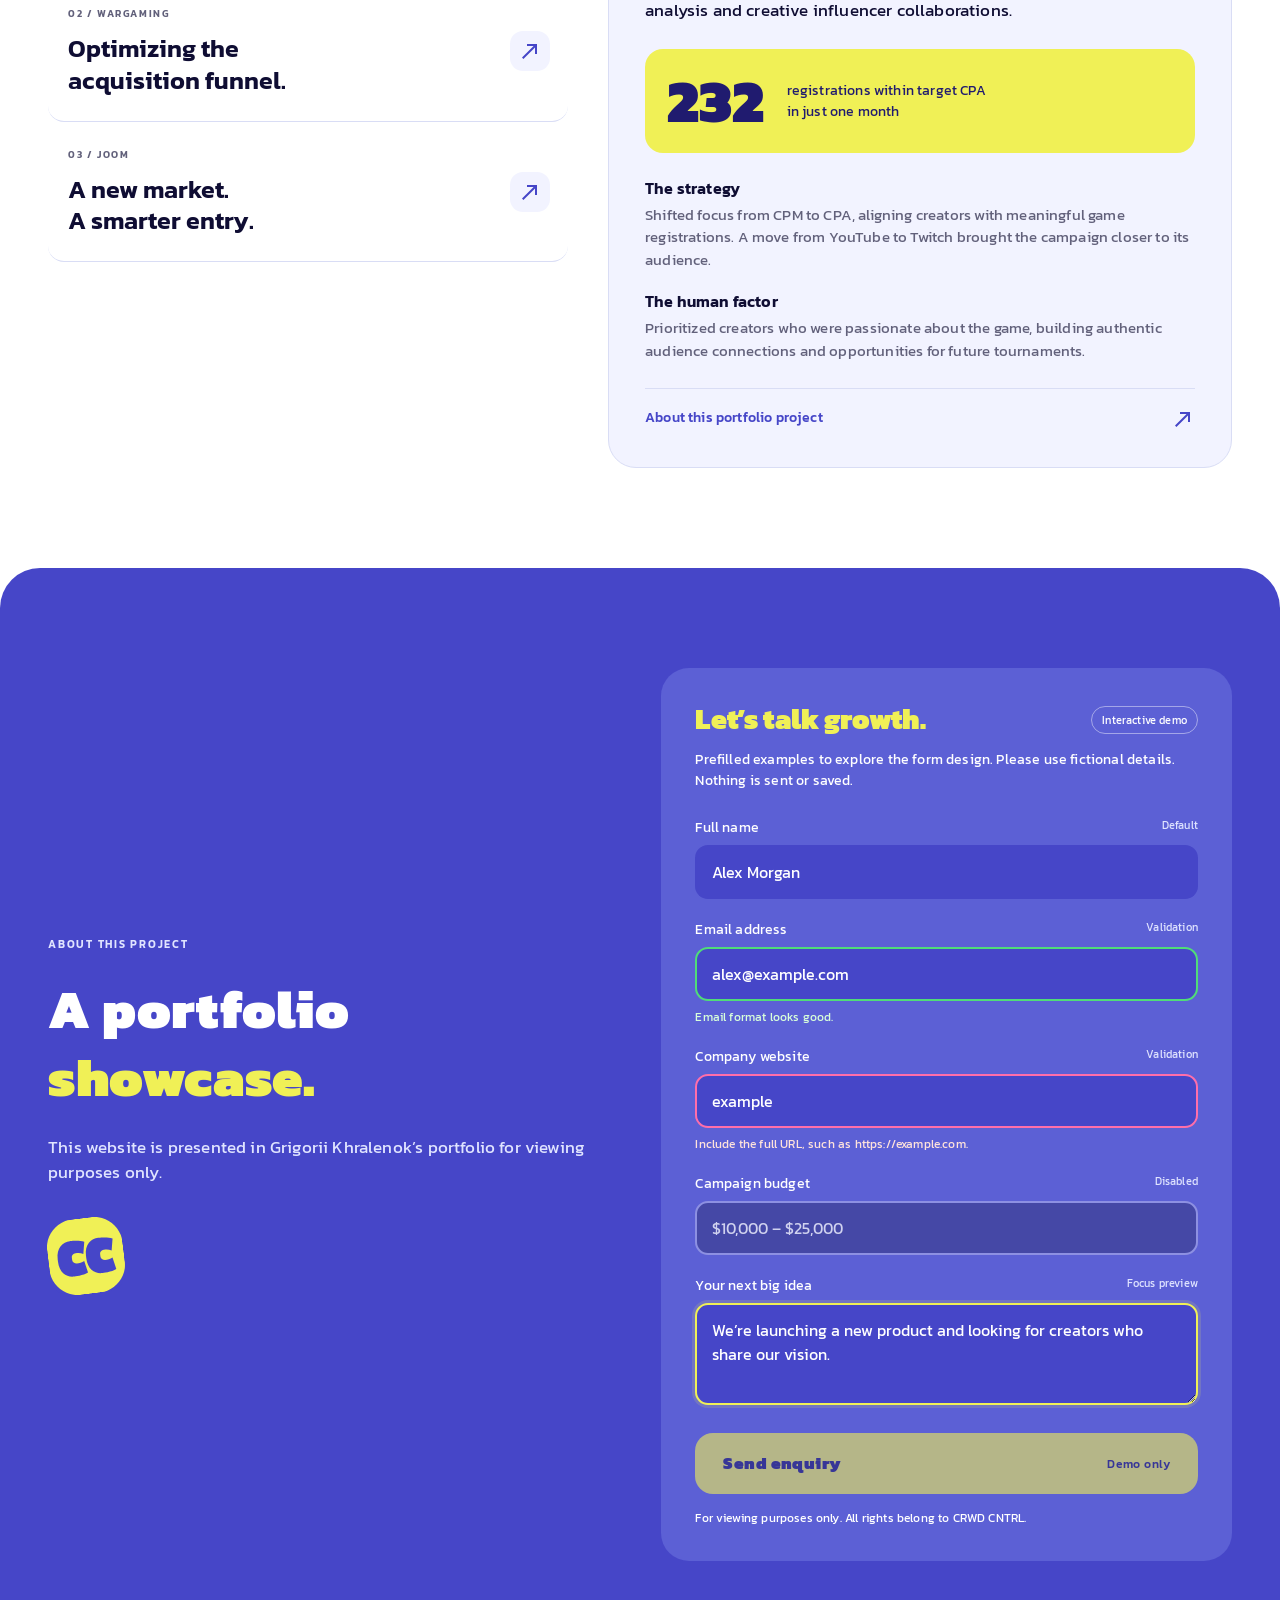
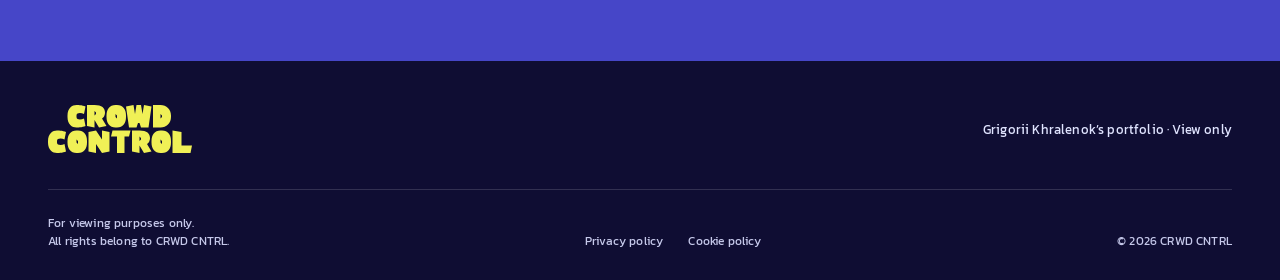
==== commit 0820eed4: "Icons replaced for Google Material Icons. Demo contact form added" ====
--- a/index.html
+++ b/index.html
@@ -1,23 +1,456 @@
 <!doctype html>
 <html lang="en">
+
 <head>
-<meta charset="utf-8"><meta name="viewport" content="width=device-width, initial-scale=1">
-<title>Crowd Control — Grigorii Khralenok’s portfolio</title>
-<meta name="description" content="A view-only website showcase in Grigorii Khralenok’s portfolio. All rights belong to CRWD CNTRL.">
-<meta name="theme-color" content="#4646C8"><meta property="og:title" content="Crowd Control — Grigorii Khralenok’s portfolio"><meta property="og:description" content="Portfolio showcase for viewing purposes only. All rights belong to CRWD CNTRL."><meta property="og:type" content="website"><meta property="og:site_name" content="Crowd Control"><meta name="twitter:card" content="summary_large_image"><meta property="og:image" content="assets/social-card.png">
-<link rel="icon" href="assets/favicon.svg" type="image/svg+xml"><link rel="stylesheet" href="assets/fonts.css"><link rel="stylesheet" href="styles.css"><script src="script.js" defer></script>
-<noscript><style>nav{display:flex;position:static;flex-wrap:wrap}.menu-toggle,.review-controls,.case-selector{display:none}.site-header{flex-wrap:wrap}.review-card[hidden],.case-panel[hidden]{display:grid!important}.review-stage,.cases-layout{display:grid;grid-template-columns:1fr;gap:24px}</style></noscript></head>
+    <meta charset="utf-8">
+    <meta name="viewport" content="width=device-width, initial-scale=1">
+    <title>Crowd Control — Grigorii Khralenok’s portfolio</title>
+    <meta name="description"
+        content="A view-only website showcase in Grigorii Khralenok’s portfolio. All rights belong to CRWD CNTRL.">
+    <meta name="theme-color" content="#4646C8">
+    <meta property="og:title" content="Crowd Control — Grigorii Khralenok’s portfolio">
+    <meta property="og:description"
+        content="Portfolio showcase for viewing purposes only. All rights belong to CRWD CNTRL.">
+    <meta property="og:type" content="website">
+    <meta property="og:site_name" content="Crowd Control">
+    <meta name="twitter:card" content="summary_large_image">
+    <meta property="og:image" content="assets/social-card.png">
+    <link rel="icon" href="assets/favicon.svg" type="image/svg+xml">
+    <link rel="stylesheet" href="assets/fonts.css">
+    <link rel="stylesheet" href="styles.css">
+    <script src="script.js" defer></script>
+    <noscript>
+        <style>
+            nav {
+                display: flex;
+                position: static;
+                flex-wrap: wrap
+            }
+
+            .menu-toggle,
+            .review-controls,
+            .case-selector {
+                display: none
+            }
+
+            .site-header {
+                flex-wrap: wrap
+            }
+
+            .review-card[hidden],
+            .case-panel[hidden] {
+                display: grid !important
+            }
+
+            .review-stage,
+            .cases-layout {
+                display: grid;
+                grid-template-columns: 1fr;
+                gap: 24px
+            }
+        </style>
+    </noscript>
+</head>
+
 <body>
-<a class="skip-link" href="#main">Skip to content</a>
-<aside class="portfolio-notice">Grigorii Khralenok’s portfolio · For viewing purposes only · All rights belong to CRWD CNTRL.</aside><header class="site-header"><a class="wordmark" href="./" aria-label="Crowd Control home"><img src="assets/crowd-control-logo.svg" alt="Crowd Control" width="144" height="48"></a><button class="menu-toggle" aria-expanded="false" aria-controls="navigation">Menu <span>☰</span></button><nav id="navigation" aria-label="Main navigation"><a href="#services">Services</a><a href="#portfolio">Case studies</a><a href="#reviews">Reviews</a><a class="button small" href="#about-project">About this project <span>↗</span></a></nav></header>
-<main id="main">
-<section class="hero"><div class="container hero-grid"><div class="hero-copy"><p class="eyebrow"><span class="status-dot"></span> Creators. Connections. Conversions.</p><h1><em>Influencer marketing</em> that drives growth.</h1><p class="intro">The right creators. Real impact.<br> Maximize results by paying only for actions that matter.</p><a class="button" href="#about-project">Explore the showcase <span>↗</span></a><p class="hero-note">Built on data. Powered by people.</p></div><div class="hero-art"><div class="mascot-halo" aria-hidden="true"></div><img src="assets/crowd-control-mascot.svg" alt="The Crowd Control mascot flying a rocket" width="1879" height="1130" fetchpriority="high"><span class="art-label"><span class="status-dot"></span> All systems grow.</span></div></div>
-<div class="container clients"><p class="eyebrow">Great brands. Shared ambition.</p><div class="logo-strip marquee"><div class="logo-track"><img src="assets/world-of-warships.svg" alt="World of Warships" width="145" height="44"><img src="assets/capital-com.svg" alt="Capital.com" width="145" height="44"><img src="assets/leon.svg" alt="Leon" width="105" height="44"><img src="assets/nord-vpn.svg" alt="NordVPN" width="140" height="44"><img src="assets/lineage-ii.svg" alt="Lineage II" width="130" height="44"><img src="assets/binance.svg" alt="Binance" width="140" height="44"></div><div class="logo-track" aria-hidden="true"><img src="assets/world-of-warships.svg" alt="" width="145" height="44"><img src="assets/capital-com.svg" alt="" width="145" height="44"><img src="assets/leon.svg" alt="" width="105" height="44"><img src="assets/nord-vpn.svg" alt="" width="140" height="44"><img src="assets/lineage-ii.svg" alt="" width="130" height="44"><img src="assets/binance.svg" alt="" width="140" height="44"></div></div></div></section>
-<section class="results container" aria-label="Our results"><article><div class="card-top"><span class="eyebrow">01 / Expand</span><span class="line-icon">◎</span></div><h2>New markets.<br> New possibilities.</h2><p>Expanded into <strong>3 new markets</strong> through in-depth analysis and partnerships with top-tier influencers.</p></article><article><div class="card-top"><span class="eyebrow">02 / Optimize</span><span class="line-icon">↘</span></div><h2>Less cost.<br> More impact.</h2><p>Slashed <strong>CPA by 90%</strong> without sacrificing customer retention rates.</p></article><article><div class="card-top"><span class="eyebrow">03 / Win</span><span class="line-icon">✳</span></div><h2>Fresh thinking.<br> Consistent results.</h2><p>Delivered outcomes through creative format experiments with leading EU creators.</p></article></section>
-<section id="reviews" class="section reviews"><div class="container"><div class="section-heading"><div><p class="eyebrow">The people behind the progress</p><h2>Real results.<br> <em>Real stories.</em></h2></div><p>Good partnerships make great things happen.<br> Historical testimonial excerpts, shown as design content.<br> Brand references have been removed.</p></div><div class="review-stage"><article class="review-card" data-review><div class="review-person"><div class="review-brand">W</div><strong>Paul</strong><span>IMM at World of Warships</span></div><div class="quote-area"><span class="quote-mark" aria-hidden="true">“</span><blockquote><p>Our collaboration with [the agency] started in 2023, marked by the launch of several successful campaigns.</p><p>Throughout this period, the agency has proven itself to be a very reliable partner, always delivering campaigns in time without any setbacks. They demonstrate a willingness to solve complex tasks and prioritize customer feedback.</p><p>Comprehensive data analysis and creativity are integral components of their approach. Effective communication stands out as a cornerstone of their service—maintaining continuous contact throughout campaigns, ensuring transparency from start to finish.</p></blockquote></div></article><article class="review-card" data-review hidden><div class="review-person"><div class="review-brand">L</div><strong>Liza</strong><span>IMM at LeonBet</span></div><div class="quote-area"><span class="quote-mark" aria-hidden="true">“</span><blockquote><p>We’ve been working with [the agency] since spring 2023, and the experience has been exceptional. Their structured and transparent approach ensures clear processes and no surprises in results.</p><p>The team consistently provides detailed analytics, requests relevant data, and offers fresh ideas for integrations and tests. Their dedication and attention to detail make them a very reliable partner.</p></blockquote></div></article><article class="review-card" data-review hidden><div class="review-person"><div class="review-brand">C</div><strong>Vicky</strong><span>IMM at capital.com</span></div><div class="quote-area"><span class="quote-mark" aria-hidden="true">“</span><blockquote><p>Working with [the agency’s] team has been a seamless experience. Their well-structured processes, user-friendly analytics, and precise timelines made collaboration effortless.</p><p>Despite our strict compliance requirements, all integrations were launched on time and achieved the promised predicted views. The team’s excellent coordination with influencers minimized risks and ensured smooth execution. Agency truly stands out as a reliable and professional partner</p></blockquote></div></article></div><div class="review-controls"><button id="review-prev" class="circle-button" aria-label="Previous review">←</button><span id="review-count" aria-live="polite">01 / 03</span><button id="review-next" class="circle-button" aria-label="Next review">→</button></div></div></section>
-<section id="services" class="section services"><div class="container"><div class="section-heading"><div><p class="eyebrow">From insight to impact</p><h2>A smarter way<br> to <em>grow.</em></h2></div><p>Comprehensive services designed to maximize<br> your brand’s impact through influencer marketing.</p></div><div class="service-grid"><article class="service-card"><div class="card-top"><span class="service-icon"><svg viewBox="0 0 24 24" fill="none" stroke="currentColor" stroke-width="1.7" stroke-linecap="round" stroke-linejoin="round" aria-hidden="true"><path d="M5 19V5h14M8 15l4-4 3 2 5-7M16 6h4v4"/></svg></span><span class="eyebrow">01</span></div><h3>In-depth<br> market analysis</h3><p>Understand the landscape before making your move.</p><details name="services"><summary>Explore the process <span>+</span></summary><ul><li>Assess the volume and relevance of target influencers.</li><li>Analyze content trends and advertising integrations from the past 30 days.</li><li>Compare placement costs and prioritize creators by influence and ROI.</li></ul></details></article><article class="service-card"><div class="card-top"><span class="service-icon"><svg viewBox="0 0 24 24" fill="none" stroke="currentColor" stroke-width="1.7" stroke-linecap="round" stroke-linejoin="round" aria-hidden="true"><circle cx="10" cy="9" r="3"/><path d="M4 19v-2a6 6 0 0 1 12 0M16 4a3 3 0 0 1 0 6M19 13a5 5 0 0 1 2 4v2"/></svg></span><span class="eyebrow">02</span></div><h3>Thorough<br> influencer analysis</h3><p>Find the perfect fit for your brand and your audience.</p><details name="services"><summary>Explore the process <span>+</span></summary><ul><li>Match creators to your audience’s demographics and interests.</li><li>Collect pricing data and analyze video content in depth.</li><li>Collaborate on content plans that align with your product’s story.</li></ul></details></article><article class="service-card"><div class="card-top"><span class="service-icon"><svg viewBox="0 0 24 24" fill="none" stroke="currentColor" stroke-width="1.7" stroke-linecap="round" stroke-linejoin="round" aria-hidden="true"><path d="M5 21V4m0 0c5-4 9 4 14 0v10c-5 4-9-4-14 0"/></svg></span><span class="eyebrow">03</span></div><h3>Strategy<br> development</h3><p>Build a clear roadmap for sustainable, measurable success.</p><details name="services"><summary>Explore the process <span>+</span></summary><ul><li>Develop precise audience segmentation and communication strategies.</li><li>Tailor partnership terms to your unit economics: CPA, hybrid models, or performance incentives.</li><li>Create a step-by-step campaign execution plan.</li></ul></details></article></div></div></section>
-<section id="portfolio" class="section cases"><div class="container"><div class="section-heading"><div><p class="eyebrow">Proof in the performance</p><h2>Small details.<br> <em>Big difference.</em></h2></div><p>Real challenges. Thoughtful strategies.<br> Measurable growth for our clients.</p></div><div class="cases-layout"><div class="case-selector" role="tablist" aria-label="Case studies" aria-orientation="vertical"><button class="case-tab active" id="case-tab-0" role="tab" aria-selected="true" aria-controls="case-panel-0" data-case="0"><span class="eyebrow">01 / World of Warships</span><span>Reducing CPA.<br> Scaling sales.</span><b>↗</b></button><button class="case-tab" id="case-tab-1" role="tab" aria-selected="false" aria-controls="case-panel-1" tabindex="-1" data-case="1"><span class="eyebrow">02 / Wargaming</span><span>Optimizing the<br> acquisition funnel.</span><b>↗</b></button><button class="case-tab" id="case-tab-2" role="tab" aria-selected="false" aria-controls="case-panel-2" tabindex="-1" data-case="2"><span class="eyebrow">03 / Joom</span><span>A new market.<br> A smarter entry.</span><b>↗</b></button></div><article id="case-panel-0" class="case-panel" role="tabpanel" aria-labelledby="case-tab-0" tabindex="0"><img class="case-logo" src="assets/world-of-warships-fu.svg" alt="World of Warships" width="180" height="70"><div class="case-content"><p class="case-lead">A data-driven, personalized campaign combining rigorous audience analysis and creative influencer collaborations.</p><div class="case-stat"><strong>232</strong><span>registrations within target CPA<br> in just one month</span></div><h3>The strategy</h3><p>Shifted focus from CPM to CPA, aligning creators with meaningful game registrations. A move from YouTube to Twitch brought the campaign closer to its audience.</p><h3>The human factor</h3><p>Prioritized creators who were passionate about the game, building authentic audience connections and opportunities for future tournaments.</p></div><a class="text-link" href="#about-project">About this portfolio project <span>↗</span></a></article><article id="case-panel-1" class="case-panel" role="tabpanel" aria-labelledby="case-tab-1" tabindex="0" hidden><img class="case-logo" src="assets/wargaming-full.svg" alt="Wargaming" width="180" height="70"><div class="case-content"><p class="case-lead">Comprehensive growth hypothesis testing, from communication style to landing page optimization, with a focus on gamification.</p><h3>A/B testing</h3><p>Iterated advertising integration concepts and registration page elements to optimize conversion rates.</p><h3>Gamification</h3><p>Introduced competition mechanics, community engagement, and measurable goals for influencers, including creators with active Discord communities.</p><h3>Community activation</h3><p>Developed prize giveaways and progress bars to drive sustained community engagement.</p></div><a class="text-link" href="#about-project">About this portfolio project <span>↗</span></a></article><article id="case-panel-2" class="case-panel" role="tabpanel" aria-labelledby="case-tab-2" tabindex="0" hidden><img class="case-logo" src="assets/joom-full.svg" alt="Joom" width="180" height="70"><div class="case-content"><p class="case-lead">Advanced analytics and strategic insights to identify and engage influencers for the Mercado Livre market.</p><h3>Semantic search</h3><p>Identified influencers discussing sales on Mercado Livre through their bios and video descriptions.</p><h3>Content matching</h3><p>Evaluated video topics, calculated thematic relevance, and prioritized influencers based on pricing and engagement.</p><h3>Sentiment analysis</h3><p>Analyzed audience comments to refine influencer recommendations.</p><h3>Custom content strategy</h3><p>Tailored approaches to each creator’s niche, from affiliate marketing to motivational content and common market pain points.</p></div><a class="text-link" href="#about-project">About this portfolio project <span>↗</span></a></article></div></div></section>
-<section id="about-project" class="contact section"><div class="container contact-grid"><div class="contact-copy"><p class="eyebrow">About this project</p><h2>A portfolio<br> <em>showcase.</em></h2><p>This website is presented in Grigorii Khralenok’s portfolio for viewing purposes only.</p><img class="contact-mark" src="assets/favicon.svg" alt="" width="80" height="80"></div><div class="project-disclosure"><h3>Design on display.</h3><p>This is a portfolio demonstration, not an operational agency website. Services, results, and testimonials are displayed as part of the design showcase.</p><p>No enquiries, bookings, or personal information are collected through this website.</p><p><strong>All rights belong to CRWD CNTRL.</strong></p></div></div></section>
-</main>
-<footer><div class="container"><div class="footer-top"><a class="wordmark" href="./"><img src="assets/crowd-control-logo.svg" alt="Crowd Control" width="144" height="48"></a><p>Grigorii Khralenok’s portfolio · View only</p></div><div class="footer-bottom"><p>For viewing purposes only.<br>All rights belong to CRWD CNTRL.</p><div><a href="privacy-policy/">Privacy policy</a><a href="cookie-policy/">Cookie policy</a></div><p>© <span id="year">2026</span> CRWD CNTRL</p></div></div></footer>
-</body></html>
+    <a class="skip-link" href="#main">Skip to content</a>
+    <aside class="portfolio-notice">Grigorii Khralenok’s portfolio · For viewing purposes only · All rights belong to
+        CRWD CNTRL.</aside>
+    <header class="site-header"><a class="wordmark" href="./" aria-label="Crowd Control home"><img
+                src="assets/crowd-control-logo.svg" alt="Crowd Control" width="144" height="48"></a><button
+            class="menu-toggle" aria-expanded="false" aria-controls="navigation">Menu <span><svg class="material-icon"
+                    viewBox="0 0 24 24" aria-hidden="true" focusable="false">
+                    <path d="M0 0h24v24H0V0z" fill="none" />
+                    <path d="M3 18h18v-2H3v2zm0-5h18v-2H3v2zm0-7v2h18V6H3z" />
+                </svg></span></button>
+        <nav id="navigation" aria-label="Main navigation"><a href="#services">Services</a><a href="#portfolio">Case
+                studies</a><a href="#reviews">Reviews</a><a class="button small" href="#about-project">About this
+                project <span><svg class="material-icon" viewBox="0 0 24 24" aria-hidden="true" focusable="false">
+                        <rect fill="none" height="24" width="24" />
+                        <path d="M9,5v2h6.59L4,18.59L5.41,20L17,8.41V15h2V5H9z" />
+                    </svg></span></a></nav>
+    </header>
+    <main id="main">
+        <section class="hero">
+            <div class="container hero-grid">
+                <div class="hero-copy">
+                    <p class="eyebrow"><span class="status-dot"></span> Creators. Connections. Conversions.</p>
+                    <h1><em>Influencer marketing</em> that drives growth.</h1>
+                    <p class="intro">The right creators. Real impact.<br> Maximize results by paying only for actions
+                        that matter.</p><a class="button" href="#about-project">Explore the showcase <span><svg
+                                class="material-icon" viewBox="0 0 24 24" aria-hidden="true" focusable="false">
+                                <rect fill="none" height="24" width="24" />
+                                <path d="M9,5v2h6.59L4,18.59L5.41,20L17,8.41V15h2V5H9z" />
+                            </svg></span></a>
+                    <p class="hero-note">Built on data. Powered by people.</p>
+                </div>
+                <div class="hero-art">
+                    <div class="mascot-halo" aria-hidden="true"></div><img src="assets/crowd-control-mascot.svg"
+                        alt="The Crowd Control mascot flying a rocket" width="1879" height="1130"
+                        fetchpriority="high"><span class="art-label"><span class="status-dot"></span> All systems
+                        grow.</span>
+                </div>
+            </div>
+            <div class="container clients">
+                <p class="eyebrow">Great brands. Shared ambition.</p>
+                <div class="logo-strip marquee">
+                    <div class="logo-track"><img src="assets/world-of-warships.svg" alt="World of Warships" width="145"
+                            height="44"><img src="assets/capital-com.svg" alt="Capital.com" width="145" height="44"><img
+                            src="assets/leon.svg" alt="Leon" width="105" height="44"><img src="assets/nord-vpn.svg"
+                            alt="NordVPN" width="140" height="44"><img src="assets/lineage-ii.svg" alt="Lineage II"
+                            width="130" height="44"><img src="assets/binance.svg" alt="Binance" width="140" height="44">
+                    </div>
+                    <div class="logo-track" aria-hidden="true"><img src="assets/world-of-warships.svg" alt=""
+                            width="145" height="44"><img src="assets/capital-com.svg" alt="" width="145"
+                            height="44"><img src="assets/leon.svg" alt="" width="105" height="44"><img
+                            src="assets/nord-vpn.svg" alt="" width="140" height="44"><img src="assets/lineage-ii.svg"
+                            alt="" width="130" height="44"><img src="assets/binance.svg" alt="" width="140" height="44">
+                    </div>
+                </div>
+            </div>
+        </section>
+        <section class="results container" aria-label="Our results">
+            <article>
+                <div class="card-top"><span class="eyebrow">01 / Expand</span><span class="line-icon"><svg
+                            class="material-icon" viewBox="0 0 24 24" aria-hidden="true" focusable="false">
+                            <path d="M0 0h24v24H0V0z" fill="none" />
+                            <path
+                                d="M12 2C6.48 2 2 6.48 2 12s4.48 10 10 10 10-4.48 10-10S17.52 2 12 2zM4 12c0-.61.08-1.21.21-1.78L8.99 15v1c0 1.1.9 2 2 2v1.93C7.06 19.43 4 16.07 4 12zm13.89 5.4c-.26-.81-1-1.4-1.9-1.4h-1v-3c0-.55-.45-1-1-1h-6v-2h2c.55 0 1-.45 1-1V7h2c1.1 0 2-.9 2-2v-.41C17.92 5.77 20 8.65 20 12c0 2.08-.81 3.98-2.11 5.4z" />
+                        </svg></span></div>
+                <h2>New markets.<br> New possibilities.</h2>
+                <p>Expanded into <strong>3 new markets</strong> through in-depth analysis and partnerships with top-tier
+                    influencers.</p>
+            </article>
+            <article>
+                <div class="card-top"><span class="eyebrow">02 / Optimize</span><span class="line-icon"><svg
+                            class="material-icon" viewBox="0 0 24 24" aria-hidden="true" focusable="false">
+                            <path d="M0 0h24v24H0V0z" fill="none" />
+                            <path d="M16 18l2.29-2.29-4.88-4.88-4 4L2 7.41 3.41 6l6 6 4-4 6.3 6.29L22 12v6h-6z" />
+                        </svg></span></div>
+                <h2>Less cost.<br> More impact.</h2>
+                <p>Slashed <strong>CPA by 90%</strong> without sacrificing customer retention rates.</p>
+            </article>
+            <article>
+                <div class="card-top"><span class="eyebrow">03 / Win</span><span class="line-icon"><svg
+                            class="material-icon" viewBox="0 0 24 24" aria-hidden="true" focusable="false">
+                            <rect fill="none" height="24" width="24" />
+                            <path
+                                d="M19,5h-2V3H7v2H5C3.9,5,3,5.9,3,7v1c0,2.55,1.92,4.63,4.39,4.94c0.63,1.5,1.98,2.63,3.61,2.96V19H7v2h10v-2h-4v-3.1 c1.63-0.33,2.98-1.46,3.61-2.96C19.08,12.63,21,10.55,21,8V7C21,5.9,20.1,5,19,5z M5,8V7h2v3.82C5.84,10.4,5,9.3,5,8z M12,14 c-1.65,0-3-1.35-3-3V5h6v6C15,12.65,13.65,14,12,14z M19,8c0,1.3-0.84,2.4-2,2.82V7h2V8z" />
+                        </svg></span></div>
+                <h2>Fresh thinking.<br> Consistent results.</h2>
+                <p>Delivered outcomes through creative format experiments with leading EU creators.</p>
+            </article>
+        </section>
+        <section id="reviews" class="section reviews">
+            <div class="container">
+                <div class="section-heading">
+                    <div>
+                        <p class="eyebrow">The people behind the progress</p>
+                        <h2>Real results.<br> <em>Real stories.</em></h2>
+                    </div>
+                    <p>Good partnerships make great things happen.<br> Historical testimonial excerpts, shown as design
+                        content.<br> Brand references have been removed.</p>
+                </div>
+                <div class="review-stage">
+                    <article class="review-card" data-review>
+                        <div class="review-person">
+                            <div class="review-brand">W</div><strong>Paul</strong><span>IMM at World of Warships</span>
+                        </div>
+                        <div class="quote-area"><span class="quote-mark" aria-hidden="true">"</span>
+                            <blockquote>
+                                <p>Our collaboration with [the agency] started in 2023, marked by the launch of several
+                                    successful campaigns.</p>
+                                <p>Throughout this period, the agency has proven itself to be a very reliable partner,
+                                    always delivering campaigns in time without any setbacks. They demonstrate a
+                                    willingness to solve complex tasks and prioritize customer feedback.</p>
+                                <p>Comprehensive data analysis and creativity are integral components of their approach.
+                                    Effective communication stands out as a cornerstone of their service—maintaining
+                                    continuous contact throughout campaigns, ensuring transparency from start to finish.
+                                </p>
+                            </blockquote>
+                        </div>
+                    </article>
+                    <article class="review-card" data-review hidden>
+                        <div class="review-person">
+                            <div class="review-brand">L</div><strong>Liza</strong><span>IMM at LeonBet</span>
+                        </div>
+                        <div class="quote-area"><span class="quote-mark" aria-hidden="true">"</span>
+                            <blockquote>
+                                <p>We’ve been working with [the agency] since spring 2023, and the experience has been
+                                    exceptional. Their structured and transparent approach ensures clear processes and
+                                    no surprises in results.</p>
+                                <p>The team consistently provides detailed analytics, requests relevant data, and offers
+                                    fresh ideas for integrations and tests. Their dedication and attention to detail
+                                    make them a very reliable partner.</p>
+                            </blockquote>
+                        </div>
+                    </article>
+                    <article class="review-card" data-review hidden>
+                        <div class="review-person">
+                            <div class="review-brand">C</div><strong>Vicky</strong><span>IMM at capital.com</span>
+                        </div>
+                        <div class="quote-area"><span class="quote-mark" aria-hidden="true">"</span>
+                            <blockquote>
+                                <p>Working with [the agency’s] team has been a seamless experience. Their
+                                    well-structured processes, user-friendly analytics, and precise timelines made
+                                    collaboration effortless.</p>
+                                <p>Despite our strict compliance requirements, all integrations were launched on time
+                                    and achieved the promised predicted views. The team’s excellent coordination with
+                                    influencers minimized risks and ensured smooth execution. Agency truly stands out as
+                                    a reliable and professional partner</p>
+                            </blockquote>
+                        </div>
+                    </article>
+                </div>
+                <div class="review-controls"><button id="review-prev" class="circle-button"
+                        aria-label="Previous review"><svg class="material-icon" viewBox="0 0 24 24" aria-hidden="true"
+                            focusable="false">
+                            <path d="M0 0h24v24H0V0z" fill="none" />
+                            <path d="M20 11H7.83l5.59-5.59L12 4l-8 8 8 8 1.41-1.41L7.83 13H20v-2z" />
+                        </svg></button><span id="review-count" aria-live="polite">01 / 03</span><button id="review-next"
+                        class="circle-button" aria-label="Next review"><svg class="material-icon" viewBox="0 0 24 24"
+                            aria-hidden="true" focusable="false">
+                            <path d="M0 0h24v24H0V0z" fill="none" />
+                            <path d="M12 4l-1.41 1.41L16.17 11H4v2h12.17l-5.58 5.59L12 20l8-8-8-8z" />
+                        </svg></button></div>
+            </div>
+        </section>
+        <section id="services" class="section services">
+            <div class="container">
+                <div class="section-heading">
+                    <div>
+                        <p class="eyebrow">From insight to impact</p>
+                        <h2>A smarter way<br> to <em>grow.</em></h2>
+                    </div>
+                    <p>Comprehensive services designed to maximize<br> your brand’s impact through influencer marketing.
+                    </p>
+                </div>
+                <div class="service-grid">
+                    <article class="service-card">
+                        <div class="card-top"><span class="service-icon"><svg class="material-icon" viewBox="0 0 24 24"
+                                    aria-hidden="true" focusable="false">
+                                    <path d="M0 0h24v24H0V0z" fill="none" />
+                                    <path
+                                        d="M16 6l2.29 2.29-4.88 4.88-4-4L2 16.59 3.41 18l6-6 4 4 6.3-6.29L22 12V6h-6z" />
+                                </svg></span><span class="eyebrow">01</span></div>
+                        <h3>In-depth<br> market analysis</h3>
+                        <p>Understand the landscape before making your move.</p>
+                        <details name="services">
+                            <summary>Explore the process <span><svg class="material-icon" viewBox="0 0 24 24"
+                                        aria-hidden="true" focusable="false">
+                                        <path d="M0 0h24v24H0V0z" fill="none" />
+                                        <path d="M19 13h-6v6h-2v-6H5v-2h6V5h2v6h6v2z" />
+                                    </svg></span></summary>
+                            <ul>
+                                <li>Assess the volume and relevance of target influencers.</li>
+                                <li>Analyze content trends and advertising integrations from the past 30 days.</li>
+                                <li>Compare placement costs and prioritize creators by influence and ROI.</li>
+                            </ul>
+                        </details>
+                    </article>
+                    <article class="service-card">
+                        <div class="card-top"><span class="service-icon"><svg class="material-icon" viewBox="0 0 24 24"
+                                    aria-hidden="true" focusable="false">
+                                    <path d="M0 0h24v24H0V0z" fill="none" />
+                                    <path
+                                        d="M9 13.75c-2.34 0-7 1.17-7 3.5V19h14v-1.75c0-2.33-4.66-3.5-7-3.5zM4.34 17c.84-.58 2.87-1.25 4.66-1.25s3.82.67 4.66 1.25H4.34zM9 12c1.93 0 3.5-1.57 3.5-3.5S10.93 5 9 5 5.5 6.57 5.5 8.5 7.07 12 9 12zm0-5c.83 0 1.5.67 1.5 1.5S9.83 10 9 10s-1.5-.67-1.5-1.5S8.17 7 9 7zm7.04 6.81c1.16.84 1.96 1.96 1.96 3.44V19h4v-1.75c0-2.02-3.5-3.17-5.96-3.44zM15 12c1.93 0 3.5-1.57 3.5-3.5S16.93 5 15 5c-.54 0-1.04.13-1.5.35.63.89 1 1.98 1 3.15s-.37 2.26-1 3.15c.46.22.96.35 1.5.35z" />
+                                </svg></span><span class="eyebrow">02</span></div>
+                        <h3>Thorough<br> influencer analysis</h3>
+                        <p>Find the perfect fit for your brand and your audience.</p>
+                        <details name="services">
+                            <summary>Explore the process <span><svg class="material-icon" viewBox="0 0 24 24"
+                                        aria-hidden="true" focusable="false">
+                                        <path d="M0 0h24v24H0V0z" fill="none" />
+                                        <path d="M19 13h-6v6h-2v-6H5v-2h6V5h2v6h6v2z" />
+                                    </svg></span></summary>
+                            <ul>
+                                <li>Match creators to your audience’s demographics and interests.</li>
+                                <li>Collect pricing data and analyze video content in depth.</li>
+                                <li>Collaborate on content plans that align with your product’s story.</li>
+                            </ul>
+                        </details>
+                    </article>
+                    <article class="service-card">
+                        <div class="card-top"><span class="service-icon"><svg class="material-icon" viewBox="0 0 24 24"
+                                    aria-hidden="true" focusable="false">
+                                    <path d="M0 0h24v24H0V0z" fill="none" />
+                                    <path
+                                        d="M12.36 6l.4 2H18v6h-3.36l-.4-2H7V6h5.36M14 4H5v17h2v-7h5.6l.4 2h7V6h-5.6L14 4z" />
+                                </svg></span><span class="eyebrow">03</span></div>
+                        <h3>Strategy<br> development</h3>
+                        <p>Build a clear roadmap for sustainable, measurable success.</p>
+                        <details name="services">
+                            <summary>Explore the process <span><svg class="material-icon" viewBox="0 0 24 24"
+                                        aria-hidden="true" focusable="false">
+                                        <path d="M0 0h24v24H0V0z" fill="none" />
+                                        <path d="M19 13h-6v6h-2v-6H5v-2h6V5h2v6h6v2z" />
+                                    </svg></span></summary>
+                            <ul>
+                                <li>Develop precise audience segmentation and communication strategies.</li>
+                                <li>Tailor partnership terms to your unit economics: CPA, hybrid models, or performance
+                                    incentives.</li>
+                                <li>Create a step-by-step campaign execution plan.</li>
+                            </ul>
+                        </details>
+                    </article>
+                </div>
+            </div>
+        </section>
+        <section id="portfolio" class="section cases">
+            <div class="container">
+                <div class="section-heading">
+                    <div>
+                        <p class="eyebrow">Proof in the performance</p>
+                        <h2>Small details.<br> <em>Big difference.</em></h2>
+                    </div>
+                    <p>Real challenges. Thoughtful strategies.<br> Measurable growth for our clients.</p>
+                </div>
+                <div class="cases-layout">
+                    <div class="case-selector" role="tablist" aria-label="Case studies" aria-orientation="vertical">
+                        <button class="case-tab active" id="case-tab-0" role="tab" aria-selected="true"
+                            aria-controls="case-panel-0" data-case="0"><span class="eyebrow">01 / World of
+                                Warships</span><span>Reducing CPA.<br> Scaling sales.</span><b><svg
+                                    class="material-icon" viewBox="0 0 24 24" aria-hidden="true" focusable="false">
+                                    <rect fill="none" height="24" width="24" />
+                                    <path d="M9,5v2h6.59L4,18.59L5.41,20L17,8.41V15h2V5H9z" />
+                                </svg></b></button><button class="case-tab" id="case-tab-1" role="tab"
+                            aria-selected="false" aria-controls="case-panel-1" tabindex="-1" data-case="1"><span
+                                class="eyebrow">02 / Wargaming</span><span>Optimizing the<br> acquisition
+                                funnel.</span><b><svg class="material-icon" viewBox="0 0 24 24" aria-hidden="true"
+                                    focusable="false">
+                                    <rect fill="none" height="24" width="24" />
+                                    <path d="M9,5v2h6.59L4,18.59L5.41,20L17,8.41V15h2V5H9z" />
+                                </svg></b></button><button class="case-tab" id="case-tab-2" role="tab"
+                            aria-selected="false" aria-controls="case-panel-2" tabindex="-1" data-case="2"><span
+                                class="eyebrow">03 / Joom</span><span>A new market.<br> A smarter entry.</span><b><svg
+                                    class="material-icon" viewBox="0 0 24 24" aria-hidden="true" focusable="false">
+                                    <rect fill="none" height="24" width="24" />
+                                    <path d="M9,5v2h6.59L4,18.59L5.41,20L17,8.41V15h2V5H9z" />
+                                </svg></b></button></div>
+                    <article id="case-panel-0" class="case-panel" role="tabpanel" aria-labelledby="case-tab-0"
+                        tabindex="0"><img class="case-logo" src="assets/world-of-warships-fu.svg"
+                            alt="World of Warships" width="180" height="70">
+                        <div class="case-content">
+                            <p class="case-lead">A data-driven, personalized campaign combining rigorous audience
+                                analysis and creative influencer collaborations.</p>
+                            <div class="case-stat"><strong>232</strong><span>registrations within target CPA<br> in just
+                                    one month</span></div>
+                            <h3>The strategy</h3>
+                            <p>Shifted focus from CPM to CPA, aligning creators with meaningful game registrations. A
+                                move from YouTube to Twitch brought the campaign closer to its audience.</p>
+                            <h3>The human factor</h3>
+                            <p>Prioritized creators who were passionate about the game, building authentic audience
+                                connections and opportunities for future tournaments.</p>
+                        </div><a class="text-link" href="#about-project">About this portfolio project <span><svg
+                                    class="material-icon" viewBox="0 0 24 24" aria-hidden="true" focusable="false">
+                                    <rect fill="none" height="24" width="24" />
+                                    <path d="M9,5v2h6.59L4,18.59L5.41,20L17,8.41V15h2V5H9z" />
+                                </svg></span></a>
+                    </article>
+                    <article id="case-panel-1" class="case-panel" role="tabpanel" aria-labelledby="case-tab-1"
+                        tabindex="0" hidden><img class="case-logo" src="assets/wargaming-full.svg" alt="Wargaming"
+                            width="180" height="70">
+                        <div class="case-content">
+                            <p class="case-lead">Comprehensive growth hypothesis testing, from communication style to
+                                landing page optimization, with a focus on gamification.</p>
+                            <h3>A/B testing</h3>
+                            <p>Iterated advertising integration concepts and registration page elements to optimize
+                                conversion rates.</p>
+                            <h3>Gamification</h3>
+                            <p>Introduced competition mechanics, community engagement, and measurable goals for
+                                influencers, including creators with active Discord communities.</p>
+                            <h3>Community activation</h3>
+                            <p>Developed prize giveaways and progress bars to drive sustained community engagement.</p>
+                        </div><a class="text-link" href="#about-project">About this portfolio project <span><svg
+                                    class="material-icon" viewBox="0 0 24 24" aria-hidden="true" focusable="false">
+                                    <rect fill="none" height="24" width="24" />
+                                    <path d="M9,5v2h6.59L4,18.59L5.41,20L17,8.41V15h2V5H9z" />
+                                </svg></span></a>
+                    </article>
+                    <article id="case-panel-2" class="case-panel" role="tabpanel" aria-labelledby="case-tab-2"
+                        tabindex="0" hidden><img class="case-logo" src="assets/joom-full.svg" alt="Joom" width="180"
+                            height="70">
+                        <div class="case-content">
+                            <p class="case-lead">Advanced analytics and strategic insights to identify and engage
+                                influencers for the Mercado Livre market.</p>
+                            <h3>Semantic search</h3>
+                            <p>Identified influencers discussing sales on Mercado Livre through their bios and video
+                                descriptions.</p>
+                            <h3>Content matching</h3>
+                            <p>Evaluated video topics, calculated thematic relevance, and prioritized influencers based
+                                on pricing and engagement.</p>
+                            <h3>Sentiment analysis</h3>
+                            <p>Analyzed audience comments to refine influencer recommendations.</p>
+                            <h3>Custom content strategy</h3>
+                            <p>Tailored approaches to each creator’s niche, from affiliate marketing to motivational
+                                content and common market pain points.</p>
+                        </div><a class="text-link" href="#about-project">About this portfolio project <span><svg
+                                    class="material-icon" viewBox="0 0 24 24" aria-hidden="true" focusable="false">
+                                    <rect fill="none" height="24" width="24" />
+                                    <path d="M9,5v2h6.59L4,18.59L5.41,20L17,8.41V15h2V5H9z" />
+                                </svg></span></a>
+                    </article>
+                </div>
+            </div>
+        </section>
+        <section id="about-project" class="contact section">
+            <div class="container contact-grid">
+                <div class="contact-copy">
+                    <p class="eyebrow">About this project</p>
+                    <h2>A portfolio<br> <em>showcase.</em></h2>
+                    <p>This website is presented in Grigorii Khralenok’s portfolio for viewing purposes only.</p><img
+                        class="contact-mark" src="assets/favicon.svg" alt="" width="80" height="80">
+                </div>
+                <div class="demo-form" role="group" aria-labelledby="demo-form-title" aria-describedby="demo-form-note">
+                    <div class="demo-form-heading">
+                        <h3 id="demo-form-title">Let’s talk growth.</h3><span class="demo-badge">Interactive demo</span>
+                    </div>
+                    <p class="form-intro" id="demo-form-note">Prefilled examples to explore the form design. Please use
+                        fictional details. Nothing is sent or saved.</p>
+                    <div class="demo-field"><label for="demo-name">Full name <span
+                                class="field-state">Default</span></label><input id="demo-name" type="text"
+                            value="Alex Morgan" autocomplete="off"></div>
+                    <div class="demo-field validated-field"><label for="demo-email">Email address <span
+                                class="field-state">Validation</span></label><input id="demo-email" type="email"
+                            value="alex@example.com" required autocomplete="off" aria-describedby="demo-email-help">
+                        <p class="field-help" id="demo-email-help"><span class="valid-help">Email format looks
+                                good.</span><span class="invalid-help">Enter an email address, such as
+                                alex@example.com.</span></p>
+                    </div>
+                    <div class="demo-field validated-field"><label for="demo-website">Company website <span
+                                class="field-state">Validation</span></label><input id="demo-website" type="url"
+                            value="example" required autocomplete="off" aria-describedby="demo-website-help">
+                        <p class="field-help" id="demo-website-help"><span class="invalid-help">Include the full URL,
+                                such as https://example.com.</span><span class="valid-help">Website format looks
+                                good.</span></p>
+                    </div>
+                    <div class="demo-field"><label for="demo-budget">Campaign budget <span
+                                class="field-state">Disabled</span></label><input id="demo-budget" type="text"
+                            value="$10,000 – $25,000" disabled></div>
+                    <div class="demo-field"><label for="demo-message">Your next big idea <span class="field-state">Focus
+                                preview</span></label><textarea id="demo-message" class="focus-preview" rows="3"
+                            autocomplete="off">We’re launching a new product and looking for creators who share our vision.</textarea>
+                    </div>
+                    <button class="button demo-submit" type="button" disabled>Send enquiry <span>Demo
+                            only</span></button>
+                    <p class="form-note">For viewing purposes only. All rights belong to CRWD CNTRL.</p>
+                </div>
+            </div>
+        </section>
+    </main>
+    <footer>
+        <div class="container">
+            <div class="footer-top"><a class="wordmark" href="./"><img src="assets/crowd-control-logo.svg"
+                        alt="Crowd Control" width="144" height="48"></a>
+                <p>Grigorii Khralenok’s portfolio · View only</p>
+            </div>
+            <div class="footer-bottom">
+                <p>For viewing purposes only.<br>All rights belong to CRWD CNTRL.</p>
+                <div><a href="/">Privacy policy</a><a href="/">Cookie policy</a></div>
+                <p>© <span id="year">2026</span> CRWD CNTRL</p>
+            </div>
+        </div>
+    </footer>
+</body>
+
+</html>
--- a/styles.css
+++ b/styles.css
@@ -13,316 +13,1625 @@
   --surface-brand: #5c60d5;
 }
 
-* { box-sizing: border-box; }
-html { scroll-behavior: smooth; scroll-padding-top: 32px; }
-body { margin: 0; background: var(--paper); color: var(--ink); font: 400 17px/1.5 'Kanit', Arial, sans-serif; letter-spacing: .01em; }
-a { color: inherit; text-decoration: none; }
-button, input, textarea { font: inherit; }
-button, a, input, textarea, summary { -webkit-tap-highlight-color: transparent; }
-button, summary { cursor: pointer; }
-button { color: inherit; }
-a:focus-visible, button:focus-visible, input:focus-visible, textarea:focus-visible, summary:focus-visible, [tabindex]:focus-visible { outline: 3px solid var(--brand); outline-offset: 5px; }
-.site-header :focus-visible, .hero :focus-visible, .contact :focus-visible, footer :focus-visible { outline-color: var(--accent); }
-img { max-width: 100%; display: block; }
-h1, h2, h3, p { margin: 0; }
-h1, h2, h3 { font-weight: 900; line-height: 1.25; }
-em { color: var(--brand); font-style: normal; }
-.container { width: min(1200px, calc(100% - 96px)); margin: auto; }
-.section { padding: 100px 0; }
-.eyebrow { font-size: 11px; font-weight: 600; text-transform: uppercase; letter-spacing: .16em; }
-.site-header { min-height: 104px; display: flex; align-items: center; justify-content: space-between; gap: 24px; padding: 24px 48px; color: white; background: var(--brand); }
-.wordmark { display: inline-flex; flex-shrink: 0; }
-.wordmark img { width: 144px; height: 48px; }
-nav { display: flex; align-items: center; gap: 34px; font-size: 15px; }
-nav > a:not(.button):hover { color: var(--accent); }
-.button { display: inline-flex; align-items: center; justify-content: space-between; gap: 32px; background: var(--accent); color: var(--brand-dark); padding: 16px 26px; border: 2px solid transparent; border-radius: 18px; font-size: 17px; font-weight: 900; letter-spacing: .025em; transition: background .2s, transform .2s; }
-.button:hover { background: #dcdc49; transform: translateY(-2px); }
-.button:active { background: #ffff4d; transform: translateY(0); }
-.button span { font-size: 23px; font-weight: 500; line-height: 1; }
-.button.small { padding: 11px 21px; gap: 22px; font-size: 15px; border-radius: 16px; }
-.menu-toggle { display: none; }
-.hero { background: var(--brand); color: white; padding: 52px 0 38px; border-radius: 0 0 40px 40px; overflow: hidden; }
-.hero-grid { display: grid; grid-template-columns: 1.2fr 1fr; align-items: center; gap: 32px; min-height: 460px; }
-.hero-copy { position: relative; z-index: 1; }
-.hero .eyebrow { color: var(--on-brand); }
-.status-dot { display: inline-block; width: 7px; height: 7px; background: var(--accent); border-radius: 50%; margin-right: 7px; }
-.hero h1 { font-size: clamp(44px, 4.45vw, 64px); line-height: 1.18; letter-spacing: .015em; margin: 24px 0; max-width: 700px; }
-.hero h1 em { color: var(--accent); display: block; }
-.intro { font-size: 18px; line-height: 1.6; color: var(--on-brand); margin: 0 0 30px; max-width: 520px; }
-.hero-note { font-size: 12px; color: var(--on-brand); margin-top: 16px; }
-.hero-art { position: relative; isolation: isolate; min-width: 0; display: grid; align-items: center; height: 430px; }
-.mascot-halo { position: absolute; width: 400px; max-width: 100%; aspect-ratio: 1; border-radius: 50%; background: #3939b4; justify-self: center; z-index: -1; }
-.hero-art > img { position: relative; width: 108%; max-width: none; height: auto; margin-left: -2%; }
-.art-label { position: absolute; bottom: 10px; right: 18px; background: var(--brand-dark); color: var(--accent); padding: 10px 16px; border: 1px solid #6e6dde; border-radius: 12px; font-size: 12px; transform: rotate(-4deg); }
-.clients { margin-top: 65px; padding-top: 26px; border-top: 1px solid #ffffff30; }
-.clients > .eyebrow { text-align: center; font-size: 10px; }
-.logo-strip { display: flex; justify-content: space-between; align-items: center; gap: 34px; margin-top: 25px; }
-.logo-strip img { object-fit: contain; max-width: 14%; height: 38px; filter: brightness(0) invert(1); opacity: .8; }
-.results { display: grid; grid-template-columns: repeat(3, minmax(0, 1fr)); gap: 22px; margin-top: 36px; }
-.results article { background: var(--wash); border: 1px solid var(--line); border-radius: 24px; padding: 28px; }
-.results article:nth-child(2) { background: var(--lavender); border-color: var(--lavender); }
-.results article:nth-child(3) { background: #f3eafb; border-color: #ecdcf8; }
-.card-top { display: flex; align-items: center; justify-content: space-between; gap: 16px; }
-.results .eyebrow { color: var(--brand); }
-.line-icon { font-size: 32px; color: var(--brand); line-height: 1; }
-.results article:nth-child(3) .line-icon, .results article:nth-child(3) .eyebrow { color: var(--purple); }
-.results h2 { font-size: 27px; margin: 25px 0 14px; line-height: 1.25; }
-.results p { color: var(--muted); font-size: 15px; }
-.results strong { color: var(--ink); font-weight: 600; }
-.section-heading { display: flex; align-items: flex-end; justify-content: space-between; gap: 40px; margin-bottom: 40px; }
-.section-heading .eyebrow { margin-bottom: 16px; color: var(--muted); }
-.section-heading h2, .contact h2 { font-size: clamp(38px, 3.6vw, 48px); line-height: 1.25; letter-spacing: .01em; }
-.section-heading > p { font-size: 17px; color: var(--muted); max-width: 430px; padding-bottom: 4px; }
-.review-card { background: var(--wash); border: 1px solid var(--line); border-radius: 28px; display: grid; grid-template-columns: 240px 1fr; padding: 40px; gap: 38px; min-height: 355px; }
-.review-person { display: flex; flex-direction: column; border-right: 1px solid var(--line); padding-right: 30px; }
-.review-brand { width: 60px; height: 60px; border-radius: 18px; background: var(--brand); color: var(--accent); display: grid; place-items: center; font-weight: 900; font-size: 30px; margin-bottom: 18px; }
-.review-person > strong { font-weight: 600; font-size: 20px; }
-.review-person > span { font-size: 13px; color: var(--muted); }
-.review-controls { display: flex; align-items: center; gap: 16px; margin-top: auto; padding-top: 25px; }
-.review-controls > span { font-size: 12px; color: var(--muted); white-space: nowrap; }
-.circle-button { display: grid; place-items: center; background: white; border: 1px solid #c6c9e9; border-radius: 14px; height: 44px; width: 44px; line-height: 1; color: var(--brand); }
-.circle-button:hover { background: var(--brand); border-color: var(--brand); color: var(--accent); }
-.quote-area { position: relative; padding-top: 24px; }
-.quote-mark { font-size: 74px; font-weight: 900; color: var(--brand); line-height: 1; position: absolute; top: -16px; left: 0; }
-blockquote { margin: 15px 0 0; font-size: 16px; line-height: 1.65; }
-blockquote p + p { margin-top: 14px; }
-.services { background: var(--lavender); border-radius: 40px; }
-.service-grid { display: grid; grid-template-columns: repeat(3, minmax(0, 1fr)); gap: 22px; }
-.service-card { background: var(--paper); border-radius: 24px; padding: 28px; align-self: start; min-width: 0; }
-.service-card .card-top > .eyebrow { color: var(--muted); }
-.service-icon { display: grid; place-items: center; width: 58px; height: 58px; background: var(--wash); border-radius: 18px; color: var(--brand); }
-.service-icon svg { width: 32px; height: 32px; }
-.service-card h3 { font-size: 28px; margin: 34px 0 16px; line-height: 1.3; }
-.service-card > p { font-size: 16px; color: var(--muted); min-height: 72px; }
-details { margin-top: 24px; border-top: 1px solid var(--line); font-size: 14px; }
-summary { list-style: none; display: flex; justify-content: space-between; align-items: center; padding-top: 18px; font-weight: 500; color: var(--brand); }
-summary::-webkit-details-marker { display: none; }
-summary > span { font-size: 24px; }
-details[open] summary > span { transform: rotate(45deg); }
-details ul { padding-left: 18px; color: var(--muted); }
-details li + li { margin-top: 10px; }
-.cases-layout { display: grid; grid-template-columns: 1fr 1.2fr; gap: 40px; }
-.case-selector { display: flex; flex-direction: column; min-width: 0; }
-.case-tab { background: transparent; border: 0; border-bottom: 1px solid var(--line); padding: 25px 60px 25px 20px; text-align: left; position: relative; border-radius: 16px; transition: background .2s; }
-.case-tab:hover { background: var(--wash); }
-.case-tab > .eyebrow { display: block; color: var(--muted); margin-bottom: 12px; font-size: 10px; }
-.case-tab > span:nth-child(2) { font-size: 25px; font-weight: 600; line-height: 1.25; display: block; }
-.case-tab > b { position: absolute; right: 18px; top: calc(50% - 20px); display: grid; place-items: center; width: 40px; height: 40px; background: var(--wash); border-radius: 13px; font-weight: 400; color: var(--brand); }
-.case-tab.active { background: var(--brand); color: white; border-color: transparent; }
-.case-tab.active > .eyebrow { color: var(--on-brand); }
-.case-tab.active > b { background: var(--accent); color: var(--brand-dark); }
-.case-panel { background: var(--wash); border: 1px solid var(--line); border-radius: 28px; padding: 36px; min-height: 560px; min-width: 0; }
-.case-panel > img { object-fit: contain; object-position: left; margin-bottom: 25px; }
-.case-lead { font-size: 17px; }
-.case-stat { display: flex; gap: 22px; align-items: center; margin: 25px 0; padding: 22px; border-radius: 18px; background: var(--accent); color: var(--brand-dark); }
-.case-stat strong { font-size: 60px; font-weight: 900; line-height: 1; }
-.case-stat span { font-size: 14px; }
-.case-panel h3 { font-size: 16px; font-weight: 600; margin: 20px 0 6px; }
-.case-panel h3 + p { color: var(--muted); font-size: 15px; }
-.text-link { display: flex; justify-content: space-between; gap: 16px; border-top: 1px solid var(--line); padding-top: 18px; margin-top: 26px; font-weight: 500; font-size: 14px; color: var(--brand); }
-.text-link:hover { text-decoration: underline; }
-.contact { background: var(--brand); color: white; border-radius: 40px 40px 0 0; }
-.contact-grid { display: grid; grid-template-columns: 1fr 1.05fr; gap: 70px; align-items: center; }
-.contact-grid > * { min-width: 0; }
-.contact h2 { margin: 24px 0; font-size: clamp(40px, 4.2vw, 58px); }
-.contact h2 em { color: var(--accent); }
-.contact-copy > .eyebrow, .contact-copy > p { color: var(--on-brand); }
-.contact-mark { width: 76px; height: 76px; margin-top: 32px; transform: rotate(-7deg); }
-.email-link { display: inline-block; margin-top: 24px; font-size: 16px; border-bottom: 1px solid var(--accent); overflow-wrap: anywhere; }
-form { display: flex; flex-direction: column; padding: 34px; background: var(--surface-brand); border-radius: 28px; }
-form h3 { color: var(--accent); font-size: 28px; margin-bottom: 10px; }
-.form-intro { color: white; font-size: 14px; margin-bottom: 26px; }
-label { font-size: 14px; margin-bottom: 7px; }
-label > span { color: var(--accent); }
-label .optional { color: white; font-weight: 300; }
-input, textarea { width: 100%; border: 1px solid transparent; background: var(--brand); border-radius: 13px; padding: 13px 15px; color: white; margin-bottom: 18px; font-size: 16px; }
-input::placeholder, textarea::placeholder { color: #d3d5ff; opacity: 1; }
-textarea { resize: vertical; min-height: 90px; }
-form > .button { margin-top: 4px; }
-.form-note { font-size: 12px; color: white; margin-top: 15px; }
-.form-note a { text-decoration: underline; text-underline-offset: 3px; }
-#form-status { font-size: 14px; margin-top: 10px; }
-#form-status:empty { display: none; }
-footer { background: var(--ink); color: var(--paper); padding: 44px 0 30px; }
-.footer-top { display: flex; justify-content: space-between; align-items: center; gap: 24px; padding-bottom: 36px; }
-.linkedin { font-size: 14px; }
-.linkedin > span { display: inline-block; margin-left: 15px; color: var(--accent); font-weight: 600; }
-.footer-bottom { border-top: 1px solid #ffffff25; padding-top: 24px; display: flex; justify-content: space-between; align-items: flex-end; gap: 20px; font-size: 12px; color: #c6c9eb; }
-.footer-bottom > div { display: flex; gap: 25px; }
-.footer-bottom a:hover { color: var(--accent); }
-.skip-link { position: fixed; top: -100px; left: 16px; background: var(--ink); color: white; padding: 12px; z-index: 10; }
-.skip-link:focus { top: 10px; outline-color: var(--accent); }
-.policy { max-width: 800px; margin: 70px auto; padding: 0 28px; }
-.policy h1 { font-size: 48px; color: var(--brand); margin-bottom: 20px; }
-.policy h2 { font-size: 26px; margin: 30px 0 12px; }
-.policy p { margin: 14px 0; }
-.policy a { color: var(--brand); text-decoration: underline; overflow-wrap: anywhere; }
+* {
+  box-sizing: border-box;
+}
+
+html {
+  scroll-behavior: smooth;
+  scroll-padding-top: 32px;
+}
+
+body {
+  margin: 0;
+  background: var(--paper);
+  color: var(--ink);
+  font: 400 17px/1.5 'Kanit', Arial, sans-serif;
+  letter-spacing: .01em;
+}
+
+a {
+  color: inherit;
+  text-decoration: none;
+}
+
+button,
+input,
+textarea {
+  font: inherit;
+}
+
+button,
+a,
+input,
+textarea,
+summary {
+  -webkit-tap-highlight-color: transparent;
+}
+
+button,
+summary {
+  cursor: pointer;
+}
+
+button {
+  color: inherit;
+}
+
+a:focus-visible,
+button:focus-visible,
+input:focus-visible,
+textarea:focus-visible,
+summary:focus-visible,
+[tabindex]:focus-visible {
+  outline: 3px solid var(--brand);
+  outline-offset: 5px;
+}
+
+.site-header :focus-visible,
+.hero :focus-visible,
+.contact :focus-visible,
+footer :focus-visible {
+  outline-color: var(--accent);
+}
+
+img {
+  max-width: 100%;
+  display: block;
+}
+
+h1,
+h2,
+h3,
+p {
+  margin: 0;
+}
+
+h1,
+h2,
+h3 {
+  font-weight: 900;
+  line-height: 1.25;
+}
+
+em {
+  color: var(--brand);
+  font-style: normal;
+}
+
+.container {
+  width: min(1200px, calc(100% - 96px));
+  margin: auto;
+}
+
+.section {
+  padding: 100px 0;
+}
+
+.eyebrow {
+  font-size: 11px;
+  font-weight: 600;
+  text-transform: uppercase;
+  letter-spacing: .16em;
+}
+
+.site-header {
+  min-height: 104px;
+  display: flex;
+  align-items: center;
+  justify-content: space-between;
+  gap: 24px;
+  padding: 24px 48px;
+  color: white;
+  background: var(--brand);
+}
+
+.wordmark {
+  display: inline-flex;
+  flex-shrink: 0;
+}
+
+.wordmark img {
+  width: 144px;
+  height: 48px;
+}
+
+nav {
+  display: flex;
+  align-items: center;
+  gap: 34px;
+  font-size: 15px;
+}
+
+nav>a:not(.button):hover {
+  color: var(--accent);
+}
+
+.button {
+  display: inline-flex;
+  align-items: center;
+  justify-content: space-between;
+  gap: 32px;
+  background: var(--accent);
+  color: var(--brand-dark);
+  padding: 16px 26px;
+  border: 2px solid transparent;
+  border-radius: 18px;
+  font-size: 17px;
+  font-weight: 900;
+  letter-spacing: .025em;
+  transition: background .2s, transform .2s;
+}
+
+.button:hover {
+  background: #dcdc49;
+  transform: translateY(-2px);
+}
+
+.button:active {
+  background: #ffff4d;
+  transform: translateY(0);
+}
+
+.button span {
+  font-size: 23px;
+  font-weight: 500;
+  line-height: 1;
+}
+
+.button.small {
+  padding: 11px 21px;
+  gap: 22px;
+  font-size: 15px;
+  border-radius: 16px;
+}
+
+.menu-toggle {
+  display: none;
+}
+
+.hero {
+  background: var(--brand);
+  color: white;
+  padding: 52px 0 38px;
+  border-radius: 0 0 40px 40px;
+  overflow: hidden;
+}
+
+.hero-grid {
+  display: grid;
+  grid-template-columns: 1.2fr 1fr;
+  align-items: center;
+  gap: 32px;
+  min-height: 460px;
+}
+
+.hero-copy {
+  position: relative;
+  z-index: 1;
+}
+
+.hero .eyebrow {
+  color: var(--on-brand);
+}
+
+.status-dot {
+  display: inline-block;
+  width: 7px;
+  height: 7px;
+  background: var(--accent);
+  border-radius: 50%;
+  margin-right: 7px;
+}
+
+.hero h1 {
+  font-size: clamp(44px, 4.45vw, 64px);
+  line-height: 1.18;
+  letter-spacing: .015em;
+  margin: 24px 0;
+  max-width: 700px;
+}
+
+.hero h1 em {
+  color: var(--accent);
+  display: block;
+}
+
+.intro {
+  font-size: 18px;
+  line-height: 1.6;
+  color: var(--on-brand);
+  margin: 0 0 30px;
+  max-width: 520px;
+}
+
+.hero-note {
+  font-size: 12px;
+  color: var(--on-brand);
+  margin-top: 16px;
+}
+
+.hero-art {
+  position: relative;
+  isolation: isolate;
+  min-width: 0;
+  display: grid;
+  align-items: center;
+  height: 430px;
+}
+
+.mascot-halo {
+  position: absolute;
+  width: 400px;
+  max-width: 100%;
+  aspect-ratio: 1;
+  border-radius: 50%;
+  background: #3939b4;
+  justify-self: center;
+  z-index: -1;
+}
+
+.hero-art>img {
+  position: relative;
+  width: 108%;
+  max-width: none;
+  height: auto;
+  margin-left: -2%;
+}
+
+.art-label {
+  position: absolute;
+  bottom: 10px;
+  right: 18px;
+  background: var(--brand-dark);
+  color: var(--accent);
+  padding: 10px 16px;
+  border: 1px solid #6e6dde;
+  border-radius: 12px;
+  font-size: 12px;
+  transform: rotate(-4deg);
+}
+
+.clients {
+  margin-top: 65px;
+  padding-top: 26px;
+  border-top: 1px solid #ffffff30;
+}
+
+.clients>.eyebrow {
+  text-align: center;
+  font-size: 10px;
+}
+
+.logo-strip {
+  display: flex;
+  justify-content: space-between;
+  align-items: center;
+  gap: 34px;
+  margin-top: 25px;
+}
+
+.logo-strip img {
+  object-fit: contain;
+  max-width: 14%;
+  height: 38px;
+  filter: brightness(0) invert(1);
+  opacity: .8;
+}
+
+.results {
+  display: grid;
+  grid-template-columns: repeat(3, minmax(0, 1fr));
+  gap: 22px;
+  margin-top: 36px;
+}
+
+.results article {
+  background: var(--wash);
+  border: 1px solid var(--line);
+  border-radius: 24px;
+  padding: 28px;
+}
+
+.results article:nth-child(2) {
+  background: var(--lavender);
+  border-color: var(--lavender);
+}
+
+.results article:nth-child(3) {
+  background: #f3eafb;
+  border-color: #ecdcf8;
+}
+
+.card-top {
+  display: flex;
+  align-items: center;
+  justify-content: space-between;
+  gap: 16px;
+}
+
+.results .eyebrow {
+  color: var(--brand);
+}
+
+.line-icon {
+  font-size: 32px;
+  color: var(--brand);
+  line-height: 1;
+}
+
+.results article:nth-child(3) .line-icon,
+.results article:nth-child(3) .eyebrow {
+  color: var(--purple);
+}
+
+.results h2 {
+  font-size: 27px;
+  margin: 25px 0 14px;
+  line-height: 1.25;
+}
+
+.results p {
+  color: var(--muted);
+  font-size: 15px;
+}
+
+.results strong {
+  color: var(--ink);
+  font-weight: 600;
+}
+
+.section-heading {
+  display: flex;
+  align-items: flex-end;
+  justify-content: space-between;
+  gap: 40px;
+  margin-bottom: 40px;
+}
+
+.section-heading .eyebrow {
+  margin-bottom: 16px;
+  color: var(--muted);
+}
+
+.section-heading h2,
+.contact h2 {
+  font-size: clamp(38px, 3.6vw, 48px);
+  line-height: 1.25;
+  letter-spacing: .01em;
+}
+
+.section-heading>p {
+  font-size: 17px;
+  color: var(--muted);
+  max-width: 430px;
+  padding-bottom: 4px;
+}
+
+.review-card {
+  background: var(--wash);
+  border: 1px solid var(--line);
+  border-radius: 28px;
+  display: grid;
+  grid-template-columns: 240px 1fr;
+  padding: 40px;
+  gap: 38px;
+  min-height: 355px;
+}
+
+.review-person {
+  display: flex;
+  flex-direction: column;
+  border-right: 1px solid var(--line);
+  padding-right: 30px;
+}
+
+.review-brand {
+  width: 60px;
+  height: 60px;
+  border-radius: 18px;
+  background: var(--brand);
+  color: var(--accent);
+  display: grid;
+  place-items: center;
+  font-weight: 900;
+  font-size: 30px;
+  margin-bottom: 18px;
+}
+
+.review-person>strong {
+  font-weight: 600;
+  font-size: 20px;
+}
+
+.review-person>span {
+  font-size: 13px;
+  color: var(--muted);
+}
+
+.review-controls {
+  display: flex;
+  align-items: center;
+  gap: 16px;
+  margin-top: auto;
+  padding-top: 25px;
+}
+
+.review-controls>span {
+  font-size: 12px;
+  color: var(--muted);
+  white-space: nowrap;
+}
+
+.circle-button {
+  display: grid;
+  place-items: center;
+  background: white;
+  border: 1px solid #c6c9e9;
+  border-radius: 14px;
+  height: 44px;
+  width: 44px;
+  line-height: 1;
+  color: var(--brand);
+}
+
+.circle-button:hover {
+  background: var(--brand);
+  border-color: var(--brand);
+  color: var(--accent);
+}
+
+.quote-area {
+  position: relative;
+  padding-top: 24px;
+}
+
+.quote-mark {
+  font-size: 74px;
+  font-weight: 900;
+  color: var(--brand);
+  line-height: 1;
+  position: absolute;
+  top: -16px;
+  left: 0;
+}
+
+blockquote {
+  margin: 15px 0 0;
+  font-size: 16px;
+  line-height: 1.65;
+}
+
+blockquote p+p {
+  margin-top: 14px;
+}
+
+.services {
+  background: var(--lavender);
+  border-radius: 40px;
+}
+
+.service-grid {
+  display: grid;
+  grid-template-columns: repeat(3, minmax(0, 1fr));
+  gap: 22px;
+}
+
+.service-card {
+  background: var(--paper);
+  border-radius: 24px;
+  padding: 28px;
+  align-self: start;
+  min-width: 0;
+}
+
+.service-card .card-top>.eyebrow {
+  color: var(--muted);
+}
+
+.service-icon {
+  display: grid;
+  place-items: center;
+  width: 58px;
+  height: 58px;
+  background: var(--wash);
+  border-radius: 18px;
+  color: var(--brand);
+}
+
+.service-icon svg {
+  width: 32px;
+  height: 32px;
+}
+
+.service-card h3 {
+  font-size: 28px;
+  margin: 34px 0 16px;
+  line-height: 1.3;
+}
+
+.service-card>p {
+  font-size: 16px;
+  color: var(--muted);
+  min-height: 72px;
+}
+
+details {
+  margin-top: 24px;
+  border-top: 1px solid var(--line);
+  font-size: 14px;
+}
+
+summary {
+  list-style: none;
+  display: flex;
+  justify-content: space-between;
+  align-items: center;
+  padding-top: 18px;
+  font-weight: 500;
+  color: var(--brand);
+}
+
+summary::-webkit-details-marker {
+  display: none;
+}
+
+summary>span {
+  font-size: 24px;
+}
+
+details[open] summary>span {
+  transform: rotate(45deg);
+}
+
+details ul {
+  padding-left: 18px;
+  color: var(--muted);
+}
+
+details li+li {
+  margin-top: 10px;
+}
+
+.cases-layout {
+  display: grid;
+  grid-template-columns: 1fr 1.2fr;
+  gap: 40px;
+}
+
+.case-selector {
+  display: flex;
+  flex-direction: column;
+  min-width: 0;
+}
+
+.case-tab {
+  background: transparent;
+  border: 0;
+  border-bottom: 1px solid var(--line);
+  padding: 25px 60px 25px 20px;
+  text-align: left;
+  position: relative;
+  border-radius: 16px;
+  transition: background .2s;
+}
+
+.case-tab:hover {
+  background: var(--wash);
+}
+
+.case-tab>.eyebrow {
+  display: block;
+  color: var(--muted);
+  margin-bottom: 12px;
+  font-size: 10px;
+}
+
+.case-tab>span:nth-child(2) {
+  font-size: 25px;
+  font-weight: 600;
+  line-height: 1.25;
+  display: block;
+}
+
+.case-tab>b {
+  position: absolute;
+  right: 18px;
+  top: calc(50% - 20px);
+  display: grid;
+  place-items: center;
+  width: 40px;
+  height: 40px;
+  background: var(--wash);
+  border-radius: 13px;
+  font-weight: 400;
+  color: var(--brand);
+}
+
+.case-tab.active {
+  background: var(--brand);
+  color: white;
+  border-color: transparent;
+}
+
+.case-tab.active>.eyebrow {
+  color: var(--on-brand);
+}
+
+.case-tab.active>b {
+  background: var(--accent);
+  color: var(--brand-dark);
+}
+
+.case-panel {
+  background: var(--wash);
+  border: 1px solid var(--line);
+  border-radius: 28px;
+  padding: 36px;
+  min-height: 560px;
+  min-width: 0;
+}
+
+.case-panel>img {
+  object-fit: contain;
+  object-position: left;
+  margin-bottom: 25px;
+}
+
+.case-lead {
+  font-size: 17px;
+}
+
+.case-stat {
+  display: flex;
+  gap: 22px;
+  align-items: center;
+  margin: 25px 0;
+  padding: 22px;
+  border-radius: 18px;
+  background: var(--accent);
+  color: var(--brand-dark);
+}
+
+.case-stat strong {
+  font-size: 60px;
+  font-weight: 900;
+  line-height: 1;
+}
+
+.case-stat span {
+  font-size: 14px;
+}
+
+.case-panel h3 {
+  font-size: 16px;
+  font-weight: 600;
+  margin: 20px 0 6px;
+}
+
+.case-panel h3+p {
+  color: var(--muted);
+  font-size: 15px;
+}
+
+.text-link {
+  display: flex;
+  justify-content: space-between;
+  gap: 16px;
+  border-top: 1px solid var(--line);
+  padding-top: 18px;
+  margin-top: 26px;
+  font-weight: 500;
+  font-size: 14px;
+  color: var(--brand);
+}
+
+.text-link:hover {
+  text-decoration: underline;
+}
+
+.contact {
+  background: var(--brand);
+  color: white;
+  border-radius: 40px 40px 0 0;
+}
+
+.contact-grid {
+  display: grid;
+  grid-template-columns: 1fr 1.05fr;
+  gap: 70px;
+  align-items: center;
+}
+
+.contact-grid>* {
+  min-width: 0;
+}
+
+.contact h2 {
+  margin: 24px 0;
+  font-size: clamp(40px, 4.2vw, 58px);
+}
+
+.contact h2 em {
+  color: var(--accent);
+}
+
+.contact-copy>.eyebrow,
+.contact-copy>p {
+  color: var(--on-brand);
+}
+
+.contact-mark {
+  width: 76px;
+  height: 76px;
+  margin-top: 32px;
+  transform: rotate(-7deg);
+}
+
+.email-link {
+  display: inline-block;
+  margin-top: 24px;
+  font-size: 16px;
+  border-bottom: 1px solid var(--accent);
+  overflow-wrap: anywhere;
+}
+
+form {
+  display: flex;
+  flex-direction: column;
+  padding: 34px;
+  background: var(--surface-brand);
+  border-radius: 28px;
+}
+
+form h3 {
+  color: var(--accent);
+  font-size: 28px;
+  margin-bottom: 10px;
+}
+
+.form-intro {
+  color: white;
+  font-size: 14px;
+  margin-bottom: 26px;
+}
+
+label {
+  font-size: 14px;
+  margin-bottom: 7px;
+}
+
+label>span {
+  color: var(--accent);
+}
+
+label .optional {
+  color: white;
+  font-weight: 300;
+}
+
+input,
+textarea {
+  width: 100%;
+  border: 1px solid transparent;
+  background: var(--brand);
+  border-radius: 13px;
+  padding: 13px 15px;
+  color: white;
+  margin-bottom: 18px;
+  font-size: 16px;
+}
+
+input::placeholder,
+textarea::placeholder {
+  color: #d3d5ff;
+  opacity: 1;
+}
+
+textarea {
+  resize: vertical;
+  min-height: 90px;
+}
+
+form>.button {
+  margin-top: 4px;
+}
+
+.form-note {
+  font-size: 12px;
+  color: white;
+  margin-top: 15px;
+}
+
+.form-note a {
+  text-decoration: underline;
+  text-underline-offset: 3px;
+}
+
+#form-status {
+  font-size: 14px;
+  margin-top: 10px;
+}
+
+#form-status:empty {
+  display: none;
+}
+
+footer {
+  background: var(--ink);
+  color: var(--paper);
+  padding: 44px 0 30px;
+}
+
+.footer-top {
+  display: flex;
+  justify-content: space-between;
+  align-items: center;
+  gap: 24px;
+  padding-bottom: 36px;
+}
+
+.linkedin {
+  font-size: 14px;
+}
+
+.linkedin>span {
+  display: inline-block;
+  margin-left: 15px;
+  color: var(--accent);
+  font-weight: 600;
+}
+
+.footer-bottom {
+  border-top: 1px solid #ffffff25;
+  padding-top: 24px;
+  display: flex;
+  justify-content: space-between;
+  align-items: flex-end;
+  gap: 20px;
+  font-size: 12px;
+  color: #c6c9eb;
+}
+
+.footer-bottom>div {
+  display: flex;
+  gap: 25px;
+}
+
+.footer-bottom a:hover {
+  color: var(--accent);
+}
+
+.skip-link {
+  position: fixed;
+  top: -100px;
+  left: 16px;
+  background: var(--ink);
+  color: white;
+  padding: 12px;
+  z-index: 10;
+}
+
+.skip-link:focus {
+  top: 10px;
+  outline-color: var(--accent);
+}
+
+.policy {
+  max-width: 800px;
+  margin: 70px auto;
+  padding: 0 28px;
+}
+
+.policy h1 {
+  font-size: 48px;
+  color: var(--brand);
+  margin-bottom: 20px;
+}
+
+.policy h2 {
+  font-size: 26px;
+  margin: 30px 0 12px;
+}
+
+.policy p {
+  margin: 14px 0;
+}
+
+.policy a {
+  color: var(--brand);
+  text-decoration: underline;
+  overflow-wrap: anywhere;
+}
 
 @media (min-width: 1600px) {
-  .hero { padding-top: 70px; }
-  .hero-grid { min-height: 500px; }
-}
+  .hero {
+    padding-top: 70px;
+  }
+
+  .hero-grid {
+    min-height: 500px;
+  }
+}
+
 @media (max-width: 1100px) {
-  .container { width: calc(100% - 56px); }
-  .site-header { padding-right: 28px; padding-left: 28px; }
-  nav { gap: 22px; }
-  .hero h1 { font-size: 52px; }
-  .hero-art { height: 370px; }
-  .mascot-halo { width: 340px; }
-  .results article, .service-card { padding: 24px; }
-  .results h2 { font-size: 25px; }
-  .section { padding: 75px 0; }
-  .service-card h3 { font-size: 25px; }
-  .service-card > p { min-height: 96px; }
-  .contact-grid { gap: 36px; }
-  .cases-layout { gap: 26px; }
-  .case-panel { padding: 28px; }
-  .review-card { grid-template-columns: 210px 1fr; gap: 28px; padding: 30px; }
-  form { padding: 28px; }
-}
+  .container {
+    width: calc(100% - 56px);
+  }
+
+  .site-header {
+    padding-right: 28px;
+    padding-left: 28px;
+  }
+
+  nav {
+    gap: 22px;
+  }
+
+  .hero h1 {
+    font-size: 52px;
+  }
+
+  .hero-art {
+    height: 370px;
+  }
+
+  .mascot-halo {
+    width: 340px;
+  }
+
+  .results article,
+  .service-card {
+    padding: 24px;
+  }
+
+  .results h2 {
+    font-size: 25px;
+  }
+
+  .section {
+    padding: 75px 0;
+  }
+
+  .service-card h3 {
+    font-size: 25px;
+  }
+
+  .service-card>p {
+    min-height: 96px;
+  }
+
+  .contact-grid {
+    gap: 36px;
+  }
+
+  .cases-layout {
+    gap: 26px;
+  }
+
+  .case-panel {
+    padding: 28px;
+  }
+
+  .review-card {
+    grid-template-columns: 210px 1fr;
+    gap: 28px;
+    padding: 30px;
+  }
+
+  form {
+    padding: 28px;
+  }
+}
+
 @media (max-width: 800px) {
-  .hero h1 { font-size: 44px; }
-  .hero-art { height: 320px; }
-  .mascot-halo { width: 280px; }
-  .hero-grid { grid-template-columns: 1.25fr 1fr; min-height: 380px; }
-  .hero { padding-top: 30px; }
-  .results { gap: 14px; }
-  .results article { padding: 20px; }
-  .results h2 { font-size: 22px; }
-  .service-grid { gap: 14px; }
-  .service-card { padding: 20px; }
-  .service-card h3 { font-size: 21px; }
-  .service-card > p { font-size: 15px; }
-  summary { font-size: 12px; }
-  .contact-grid { gap: 26px; }
-  .contact h2 { font-size: 40px; }
-  .case-stat { padding: 18px; gap: 16px; }
-  .case-stat strong { font-size: 48px; }
-  .case-stat span { font-size: 12px; }
-}
+  .hero h1 {
+    font-size: 44px;
+  }
+
+  .hero-art {
+    height: 320px;
+  }
+
+  .mascot-halo {
+    width: 280px;
+  }
+
+  .hero-grid {
+    grid-template-columns: 1.25fr 1fr;
+    min-height: 380px;
+  }
+
+  .hero {
+    padding-top: 30px;
+  }
+
+  .results {
+    gap: 14px;
+  }
+
+  .results article {
+    padding: 20px;
+  }
+
+  .results h2 {
+    font-size: 22px;
+  }
+
+  .service-grid {
+    gap: 14px;
+  }
+
+  .service-card {
+    padding: 20px;
+  }
+
+  .service-card h3 {
+    font-size: 21px;
+  }
+
+  .service-card>p {
+    font-size: 15px;
+  }
+
+  summary {
+    font-size: 12px;
+  }
+
+  .contact-grid {
+    gap: 26px;
+  }
+
+  .contact h2 {
+    font-size: 40px;
+  }
+
+  .case-stat {
+    padding: 18px;
+    gap: 16px;
+  }
+
+  .case-stat strong {
+    font-size: 48px;
+  }
+
+  .case-stat span {
+    font-size: 12px;
+  }
+}
+
 @media (max-width: 700px) {
-  html { scroll-padding-top: 24px; }
-  .container { width: calc(100% - 40px); }
-  .site-header { min-height: 84px; padding: 20px; position: relative; z-index: 5; }
-  .wordmark img { width: 126px; height: 42px; }
-  .menu-toggle { display: flex; gap: 13px; align-items: center; background: transparent; color: white; border: 1px solid #a3b0ff; border-radius: 12px; padding: 9px 13px; font-size: 14px; }
-  nav { display: none; position: absolute; top: 100%; left: 0; right: 0; background: var(--brand-dark); padding: 24px; box-shadow: 0 12px 20px #0f0d3320; align-items: stretch; gap: 20px; }
-  nav.open { display: flex; flex-direction: column; }
-  nav > a:not(.button) { padding: 6px 0; }
-  .hero { padding: 28px 0; border-radius: 0 0 28px 28px; }
-  .hero-grid { grid-template-columns: 1fr; }
-  .hero .eyebrow { font-size: 9px; letter-spacing: .12em; }
-  .hero h1 { font-size: clamp(36px, 8.8vw, 52px); line-height: 1.2; margin: 22px 0; }
-  .intro { font-size: 16px; }
-  .hero-art { max-width: 430px; width: 100%; margin: 22px auto 0; height: 300px; }
-  .hero-art > img { width: 108%; margin-left: -4%; }
-  .mascot-halo { width: 280px; }
-  .art-label { bottom: 0; right: 8px; font-size: 10px; }
-  .clients { margin-top: 34px; padding-top: 22px; }
-  .logo-strip { display: grid; grid-template-columns: repeat(3, minmax(0, 1fr)); gap: 22px; }
-  .logo-strip img { max-width: 100%; width: 100%; height: 28px; }
-  .results { grid-template-columns: 1fr; gap: 14px; margin-top: 24px; }
-  .results article { padding: 24px; }
-  .results h2 { font-size: 26px; margin-top: 18px; }
-  .results h2 br { display: none; }
-  .results p { max-width: 440px; }
-  .section { padding: 64px 0; }
-  .section-heading { display: block; margin-bottom: 28px; }
-  .section-heading > p { margin-top: 22px; font-size: 16px; }
-  .section-heading > p br { display: none; }
-  .section-heading h2 { font-size: 38px; }
-  .eyebrow { font-size: 10px; letter-spacing: .14em; }
-  .review-card { display: block; padding: 26px; min-height: 0; }
-  .review-person { display: grid; grid-template-columns: 50px 1fr; column-gap: 14px; border-right: 0; border-bottom: 1px solid var(--line); padding: 0 0 24px; }
-  .review-brand { grid-row: 1/3; width: 48px; height: 48px; margin: 0; }
-  .review-person > strong { font-size: 18px; }
-  .review-controls { grid-column: 1/3; justify-content: flex-end; padding-top: 18px; }
-  .quote-area { margin-top: 24px; }
-  blockquote { font-size: 15px; }
-  .services { border-radius: 28px; }
-  .service-grid { grid-template-columns: 1fr; gap: 16px; }
-  .service-card { padding: 26px; }
-  .service-card h3 { margin-top: 25px; font-size: 28px; }
-  .service-card h3 br { display: none; }
-  .service-card > p { min-height: 0; font-size: 16px; }
-  summary { font-size: 14px; }
-  .cases-layout { grid-template-columns: 1fr; gap: 24px; }
-  .case-tab { padding: 22px 65px 22px 18px; }
-  .case-tab > span:nth-child(2) { font-size: 23px; }
-  .case-tab > span:nth-child(2) br { display: none; }
-  .case-panel { min-height: 0; padding: 26px; }
-  .case-stat { padding: 20px; }
-  .case-stat strong { font-size: 54px; }
-  .case-stat span { font-size: 13px; }
-  .contact { border-radius: 28px 28px 0 0; }
-  .contact-grid { grid-template-columns: 1fr; gap: 35px; }
-  .contact h2 { font-size: 43px; }
-  .contact-mark { width: 60px; height: 60px; margin-top: 24px; }
-  .email-link { margin-top: 20px; }
-  form { padding: 26px; }
-  .footer-top { padding-bottom: 26px; }
-  .linkedin { font-size: 12px; }
-  .linkedin > span { margin-left: 5px; }
-  .footer-bottom { flex-wrap: wrap; align-items: flex-start; }
-  .footer-bottom > p:first-child { width: 100%; }
-  .footer-bottom > div { gap: 18px; }
-  .policy { margin-top: 44px; padding: 0 20px; }
-  .policy h1 { font-size: 38px; }
-}
+  html {
+    scroll-padding-top: 24px;
+  }
+
+  .container {
+    width: calc(100% - 40px);
+  }
+
+  .site-header {
+    min-height: 84px;
+    padding: 20px;
+    position: relative;
+    z-index: 5;
+  }
+
+  .wordmark img {
+    width: 126px;
+    height: 42px;
+  }
+
+  .menu-toggle {
+    display: flex;
+    gap: 13px;
+    align-items: center;
+    background: transparent;
+    color: white;
+    border: 1px solid #a3b0ff;
+    border-radius: 12px;
+    padding: 9px 13px;
+    font-size: 14px;
+  }
+
+  nav {
+    display: none;
+    position: absolute;
+    top: 100%;
+    left: 0;
+    right: 0;
+    background: var(--brand-dark);
+    padding: 24px;
+    box-shadow: 0 12px 20px #0f0d3320;
+    align-items: stretch;
+    gap: 20px;
+  }
+
+  nav.open {
+    display: flex;
+    flex-direction: column;
+  }
+
+  nav>a:not(.button) {
+    padding: 6px 0;
+  }
+
+  .hero {
+    padding: 28px 0;
+    border-radius: 0 0 28px 28px;
+  }
+
+  .hero-grid {
+    grid-template-columns: 1fr;
+  }
+
+  .hero .eyebrow {
+    font-size: 9px;
+    letter-spacing: .12em;
+  }
+
+  .hero h1 {
+    font-size: clamp(36px, 8.8vw, 52px);
+    line-height: 1.2;
+    margin: 22px 0;
+  }
+
+  .intro {
+    font-size: 16px;
+  }
+
+  .hero-art {
+    max-width: 430px;
+    width: 100%;
+    margin: 22px auto 0;
+    height: 300px;
+  }
+
+  .hero-art>img {
+    width: 108%;
+    margin-left: -4%;
+  }
+
+  .mascot-halo {
+    width: 280px;
+  }
+
+  .art-label {
+    bottom: 0;
+    right: 8px;
+    font-size: 10px;
+  }
+
+  .clients {
+    margin-top: 34px;
+    padding-top: 22px;
+  }
+
+  .logo-strip {
+    display: grid;
+    grid-template-columns: repeat(3, minmax(0, 1fr));
+    gap: 22px;
+  }
+
+  .logo-strip img {
+    max-width: 100%;
+    width: 100%;
+    height: 28px;
+  }
+
+  .results {
+    grid-template-columns: 1fr;
+    gap: 14px;
+    margin-top: 24px;
+  }
+
+  .results article {
+    padding: 24px;
+  }
+
+  .results h2 {
+    font-size: 26px;
+    margin-top: 18px;
+  }
+
+  .results h2 br {
+    display: none;
+  }
+
+  .results p {
+    max-width: 440px;
+  }
+
+  .section {
+    padding: 64px 0;
+  }
+
+  .section-heading {
+    display: block;
+    margin-bottom: 28px;
+  }
+
+  .section-heading>p {
+    margin-top: 22px;
+    font-size: 16px;
+  }
+
+  .section-heading>p br {
+    display: none;
+  }
+
+  .section-heading h2 {
+    font-size: 38px;
+  }
+
+  .eyebrow {
+    font-size: 10px;
+    letter-spacing: .14em;
+  }
+
+  .review-card {
+    display: block;
+    padding: 26px;
+    min-height: 0;
+  }
+
+  .review-person {
+    display: grid;
+    grid-template-columns: 50px 1fr;
+    column-gap: 14px;
+    border-right: 0;
+    border-bottom: 1px solid var(--line);
+    padding: 0 0 24px;
+  }
+
+  .review-brand {
+    grid-row: 1/3;
+    width: 48px;
+    height: 48px;
+    margin: 0;
+  }
+
+  .review-person>strong {
+    font-size: 18px;
+  }
+
+  .review-controls {
+    grid-column: 1/3;
+    justify-content: flex-end;
+    padding-top: 18px;
+  }
+
+  .quote-area {
+    margin-top: 24px;
+  }
+
+  blockquote {
+    font-size: 15px;
+  }
+
+  .services {
+    border-radius: 28px;
+  }
+
+  .service-grid {
+    grid-template-columns: 1fr;
+    gap: 16px;
+  }
+
+  .service-card {
+    padding: 26px;
+  }
+
+  .service-card h3 {
+    margin-top: 25px;
+    font-size: 28px;
+  }
+
+  .service-card h3 br {
+    display: none;
+  }
+
+  .service-card>p {
+    min-height: 0;
+    font-size: 16px;
+  }
+
+  summary {
+    font-size: 14px;
+  }
+
+  .cases-layout {
+    grid-template-columns: 1fr;
+    gap: 24px;
+  }
+
+  .case-tab {
+    padding: 22px 65px 22px 18px;
+  }
+
+  .case-tab>span:nth-child(2) {
+    font-size: 23px;
+  }
+
+  .case-tab>span:nth-child(2) br {
+    display: none;
+  }
+
+  .case-panel {
+    min-height: 0;
+    padding: 26px;
+  }
+
+  .case-stat {
+    padding: 20px;
+  }
+
+  .case-stat strong {
+    font-size: 54px;
+  }
+
+  .case-stat span {
+    font-size: 13px;
+  }
+
+  .contact {
+    border-radius: 28px 28px 0 0;
+  }
+
+  .contact-grid {
+    grid-template-columns: 1fr;
+    gap: 35px;
+  }
+
+  .contact h2 {
+    font-size: 43px;
+  }
+
+  .contact-mark {
+    width: 60px;
+    height: 60px;
+    margin-top: 24px;
+  }
+
+  .email-link {
+    margin-top: 20px;
+  }
+
+  form {
+    padding: 26px;
+  }
+
+  .footer-top {
+    padding-bottom: 26px;
+  }
+
+  .linkedin {
+    font-size: 12px;
+  }
+
+  .linkedin>span {
+    margin-left: 5px;
+  }
+
+  .footer-bottom {
+    flex-wrap: wrap;
+    align-items: flex-start;
+  }
+
+  .footer-bottom>p:first-child {
+    width: 100%;
+  }
+
+  .footer-bottom>div {
+    gap: 18px;
+  }
+
+  .policy {
+    margin-top: 44px;
+    padding: 0 20px;
+  }
+
+  .policy h1 {
+    font-size: 38px;
+  }
+}
+
 @media (max-width: 370px) {
-  .hero h1 { font-size: 35px; }
-  .hero-art { height: 260px; }
-  .mascot-halo { width: 245px; }
-  .service-card h3 { font-size: 25px; }
-  .contact h2, .section-heading h2 { font-size: 34px; }
-  .case-panel, form { padding: 22px; }
-  .case-stat { gap: 12px; padding: 16px; }
-  .case-stat strong { font-size: 44px; }
-  .case-stat span { font-size: 12px; }
-  form > .button { padding: 14px 16px; gap: 12px; font-size: 15px; }
-  .footer-top { flex-wrap: wrap; }
-}
+  .hero h1 {
+    font-size: 35px;
+  }
+
+  .hero-art {
+    height: 260px;
+  }
+
+  .mascot-halo {
+    width: 245px;
+  }
+
+  .service-card h3 {
+    font-size: 25px;
+  }
+
+  .contact h2,
+  .section-heading h2 {
+    font-size: 34px;
+  }
+
+  .case-panel,
+  form {
+    padding: 22px;
+  }
+
+  .case-stat {
+    gap: 12px;
+    padding: 16px;
+  }
+
+  .case-stat strong {
+    font-size: 44px;
+  }
+
+  .case-stat span {
+    font-size: 12px;
+  }
+
+  form>.button {
+    padding: 14px 16px;
+    gap: 12px;
+    font-size: 15px;
+  }
+
+  .footer-top {
+    flex-wrap: wrap;
+  }
+}
+
 /* Motion stays decorative: content works without JavaScript or animation. */
-.hero-copy .status-dot { animation: beacon 2.4s ease-in-out infinite; }
-.hero-art > img { transform-origin: 50% 55%; animation: mascot-float 7s ease-in-out infinite; }
-.logo-strip.marquee { display: flex; justify-content: flex-start; gap: 0; overflow: hidden; padding: 8px 0; mask-image: linear-gradient(to right, transparent, black 4%, black 96%, transparent); }
-.logo-track { display: flex; align-items: center; justify-content: space-around; gap: 40px; flex: 0 0 auto; min-width: 100%; padding-right: 40px; animation: partners-scroll 30s linear infinite; }
-.logo-track img { width: 150px; max-width: none; flex-shrink: 0; }
-.logo-strip:hover .logo-track, .clients:focus-within .logo-track { animation-play-state: paused; }
-.service-card, .review-card { overflow: hidden; }
-summary > span { transition: transform .3s ease; }
-.results article { transition: box-shadow .25s ease; }
-.results article:hover { box-shadow: 0 12px 28px #201b6f12; }
-@keyframes beacon { 0%, 100% { opacity: 1; } 50% { opacity: .25; } }
+.hero-copy .status-dot {
+  animation: beacon 2.4s ease-in-out infinite;
+}
+
+.hero-art>img {
+  transform-origin: 50% 55%;
+  animation: mascot-float 7s ease-in-out infinite;
+}
+
+.logo-strip.marquee {
+  display: flex;
+  justify-content: flex-start;
+  gap: 0;
+  overflow: hidden;
+  padding: 8px 0;
+  mask-image: linear-gradient(to right, transparent, black 4%, black 96%, transparent);
+}
+
+.logo-track {
+  display: flex;
+  align-items: center;
+  justify-content: space-around;
+  gap: 40px;
+  flex: 0 0 auto;
+  min-width: 100%;
+  padding-right: 40px;
+  animation: partners-scroll 30s linear infinite;
+}
+
+.logo-track img {
+  width: 150px;
+  max-width: none;
+  flex-shrink: 0;
+}
+
+.logo-strip:hover .logo-track,
+.clients:focus-within .logo-track {
+  animation-play-state: paused;
+}
+
+.service-card,
+.review-card {
+  overflow: hidden;
+}
+
+summary>span {
+  transition: transform .3s ease;
+}
+
+.results article {
+  transition: box-shadow .25s ease;
+}
+
+.results article:hover {
+  box-shadow: 0 12px 28px #201b6f12;
+}
+
+@keyframes beacon {
+
+  0%,
+  100% {
+    opacity: 1;
+  }
+
+  50% {
+    opacity: .25;
+  }
+}
+
 @keyframes mascot-float {
-  0%, 100% { transform: translateY(0) rotate(-1deg) scale(1); }
-  50% { transform: translateY(-12px) rotate(1.5deg) scale(1.025); }
-}
-@keyframes partners-scroll { to { transform: translateX(-100%); } }
+
+  0%,
+  100% {
+    transform: translateY(0) rotate(-1deg) scale(1);
+  }
+
+  50% {
+    transform: translateY(-12px) rotate(1.5deg) scale(1.025);
+  }
+}
+
+@keyframes partners-scroll {
+  to {
+    transform: translateX(-100%);
+  }
+}
+
 @media (max-width: 700px) {
-  .logo-track { gap: 28px; padding-right: 28px; }
-  .logo-track img { width: 120px; }
-}
+  .logo-track {
+    gap: 28px;
+    padding-right: 28px;
+  }
+
+  .logo-track img {
+    width: 120px;
+  }
+}
+
 /* Native disclosure grouping and progressive CSS size interpolation. */
-[hidden] { display: none !important; }
-.review-controls { justify-content: flex-end; margin-top: 16px; padding-top: 0; }
+[hidden] {
+  display: none !important;
+}
+
+.review-controls {
+  justify-content: flex-end;
+  margin-top: 16px;
+  padding-top: 0;
+}
+
 .review-card:not([hidden]) .quote-area,
 .review-card:not([hidden]) .review-person,
-.case-panel:not([hidden]) .case-content { animation: content-enter .4s ease-out; }
+.case-panel:not([hidden]) .case-content {
+  animation: content-enter .4s ease-out;
+}
+
 @keyframes content-enter {
-  from { opacity: 0; transform: translateY(10px); }
-  to { opacity: 1; transform: translateY(0); }
-}
+  from {
+    opacity: 0;
+    transform: translateY(10px);
+  }
+
+  to {
+    opacity: 1;
+    transform: translateY(0);
+  }
+}
+
 @supports (interpolate-size: allow-keywords) {
-  .service-card details { interpolate-size: allow-keywords; }
+  .service-card details {
+    interpolate-size: allow-keywords;
+  }
+
   .service-card details::details-content {
     block-size: 0;
     overflow: clip;
     opacity: 0;
     transition: block-size .42s ease, opacity .3s ease, content-visibility .42s allow-discrete;
   }
-  .service-card details[open]::details-content { block-size: auto; opacity: 1; }
-}
+
+  .service-card details[open]::details-content {
+    block-size: auto;
+    opacity: 1;
+  }
+}
+
 /* Unsupported browsers retain visible cards without a JS polyfill. */
 @supports (animation-timeline: view()) {
   .results article {
@@ -330,25 +1639,228 @@
     animation-timeline: view();
     animation-range: entry 0% entry 85%;
   }
-  .results article:nth-child(2) { animation-range: entry 10% entry 95%; }
-  .results article:nth-child(3) { animation-range: entry 20% entry 100%; }
-}
+
+  .results article:nth-child(2) {
+    animation-range: entry 10% entry 95%;
+  }
+
+  .results article:nth-child(3) {
+    animation-range: entry 20% entry 100%;
+  }
+}
+
 @keyframes card-enter {
-  from { opacity: 0; transform: translateY(-32px); }
-  to { opacity: 1; transform: translateY(0); }
-}
+  from {
+    opacity: 0;
+    transform: translateY(-32px);
+  }
+
+  to {
+    opacity: 1;
+    transform: translateY(0);
+  }
+}
+
 @media (prefers-reduced-motion: reduce) {
-  html { scroll-behavior: auto; }
-  .logo-track[aria-hidden="true"] { display: none; }
-  .logo-strip.marquee { mask-image: none; }
-  .logo-track { flex: 1; min-width: 0; display: grid; grid-template-columns: repeat(3, minmax(0, 1fr)); gap: 24px; padding: 0; }
-  .logo-track img { width: 100%; max-width: 150px; justify-self: center; }
-  *, *::before, *::after { transition: none !important; animation: none !important; }
-}
-
-.portfolio-notice { padding: 12px 24px; text-align: center; background: var(--ink); color: var(--on-brand); font-size: 13px; }
-.project-disclosure { background: var(--surface-brand); padding: 34px; border-radius: 28px; }
-.project-disclosure h3 { color: var(--accent); font-size: 28px; margin-bottom: 20px; }
-.project-disclosure p + p { margin-top: 20px; }
-.project-disclosure strong { color: var(--accent); }
-.footer-top > p { font-size: 13px; color: var(--on-brand); }
+  html {
+    scroll-behavior: auto;
+  }
+
+  .logo-track[aria-hidden="true"] {
+    display: none;
+  }
+
+  .logo-strip.marquee {
+    mask-image: none;
+  }
+
+  .logo-track {
+    flex: 1;
+    min-width: 0;
+    display: grid;
+    grid-template-columns: repeat(3, minmax(0, 1fr));
+    gap: 24px;
+    padding: 0;
+  }
+
+  .logo-track img {
+    width: 100%;
+    max-width: 150px;
+    justify-self: center;
+  }
+
+  *,
+  *::before,
+  *::after {
+    transition: none !important;
+    animation: none !important;
+  }
+}
+
+.portfolio-notice {
+  padding: 12px 24px;
+  text-align: center;
+  background: var(--ink);
+  color: var(--on-brand);
+  font-size: 13px;
+}
+
+.footer-top>p {
+  font-size: 13px;
+  color: var(--on-brand);
+}
+
+/* Google Material Icons, outlined SVGs; inherit the existing brand colors. */
+.material-icon {
+  display: inline-block;
+  width: 24px;
+  height: 24px;
+  flex-shrink: 0;
+  fill: currentColor;
+  vertical-align: middle;
+}
+
+.line-icon .material-icon,
+.service-icon .material-icon {
+  width: 32px;
+  height: 32px;
+}
+
+.quote-mark .material-icon {
+  width: 48px;
+  height: 48px;
+}
+
+.button>span,
+summary>span {
+  display: inline-flex;
+  align-items: center;
+}
+
+.back-link {
+  display: inline-flex;
+  align-items: center;
+  gap: 8px;
+}
+
+/* Standalone demo controls: no form action, submit handler, or persistence. */
+.demo-form {
+  padding: 34px;
+  background: var(--surface-brand);
+  border-radius: 28px;
+}
+
+.demo-form-heading {
+  display: flex;
+  align-items: center;
+  justify-content: space-between;
+  flex-wrap: wrap;
+  gap: 12px;
+  margin-bottom: 12px;
+}
+
+.demo-form h3 {
+  color: var(--accent);
+  font-size: 28px;
+}
+
+.demo-badge {
+  border: 1px solid #ffffff70;
+  border-radius: 100px;
+  padding: 5px 10px;
+  font-size: 11px;
+}
+
+.demo-field {
+  margin-bottom: 20px;
+}
+
+.demo-field label {
+  display: flex;
+  justify-content: space-between;
+  gap: 12px;
+}
+
+.field-state {
+  color: var(--on-brand);
+  font-size: 11px;
+  font-weight: 400;
+}
+
+.demo-field input,
+.demo-field textarea {
+  margin-bottom: 0;
+  border-width: 2px;
+  transition: border-color .2s, box-shadow .2s;
+}
+
+.demo-field input:disabled {
+  background: #4548a6;
+  color: #d0d2ef;
+  border-color: #8d90e2;
+  cursor: not-allowed;
+}
+
+.validated-field input:valid {
+  border-color: rgb(80, 220, 120);
+}
+
+.validated-field input:invalid {
+  border-color: rgb(255, 110, 170);
+}
+
+.field-help {
+  font-size: 12px;
+  margin-top: 7px;
+}
+
+.valid-help {
+  color: #d8ffda;
+}
+
+.invalid-help {
+  color: #ffe3db;
+}
+
+.validated-field:has(input:valid) .invalid-help,
+.validated-field:has(input:invalid) .valid-help {
+  display: none;
+}
+
+.demo-field .focus-preview {
+  border-color: var(--accent);
+  box-shadow: 0 0 0 3px #f0f05625;
+}
+
+.demo-field input:focus,
+.demo-field textarea:focus {
+  outline: 2px solid var(--accent);
+  outline-offset: 3px;
+}
+
+.demo-submit {
+  width: 100%;
+  opacity: .6;
+  cursor: not-allowed;
+}
+
+.demo-submit:hover,
+.demo-submit:active {
+  background: var(--accent);
+  transform: none;
+}
+
+.demo-submit span {
+  font-size: 12px;
+  font-weight: 500;
+}
+
+@media (max-width: 700px) {
+  .demo-form {
+    padding: 24px;
+  }
+
+  .demo-form h3 {
+    font-size: 26px;
+  }
+}
